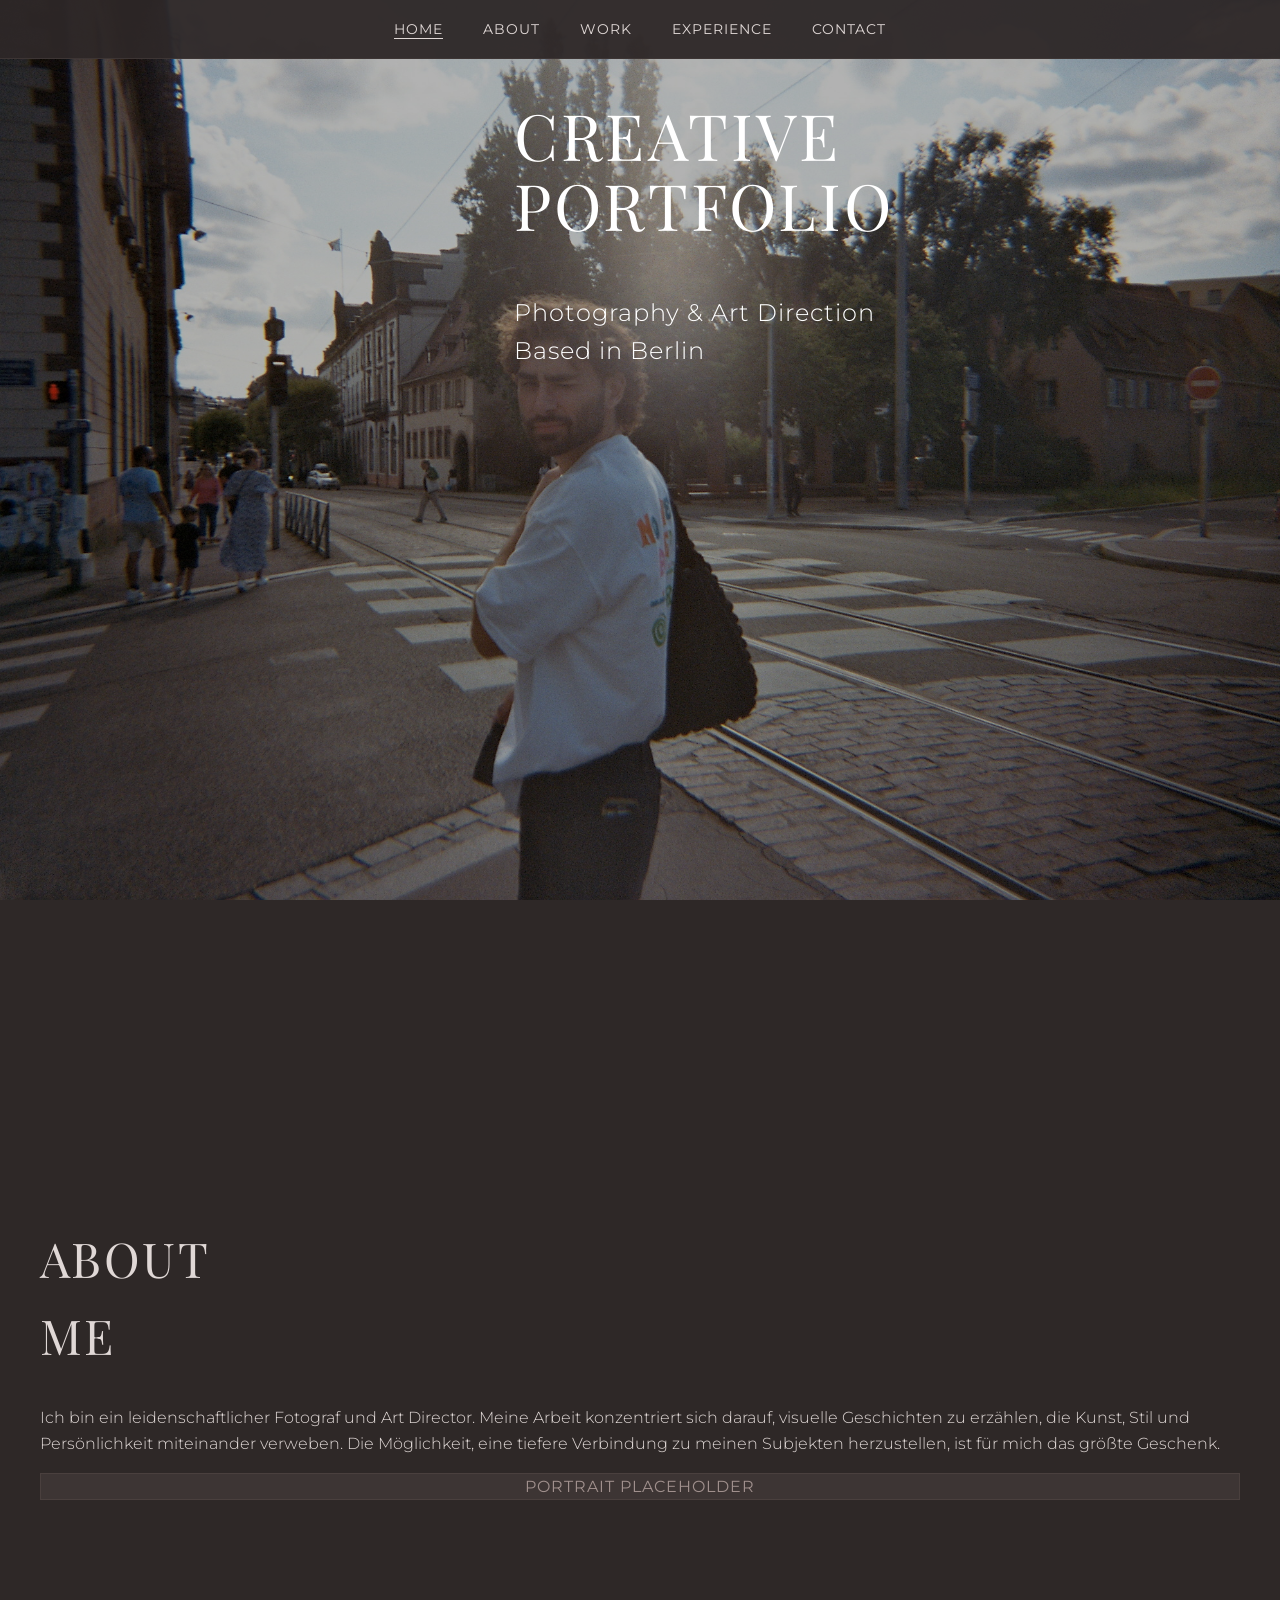
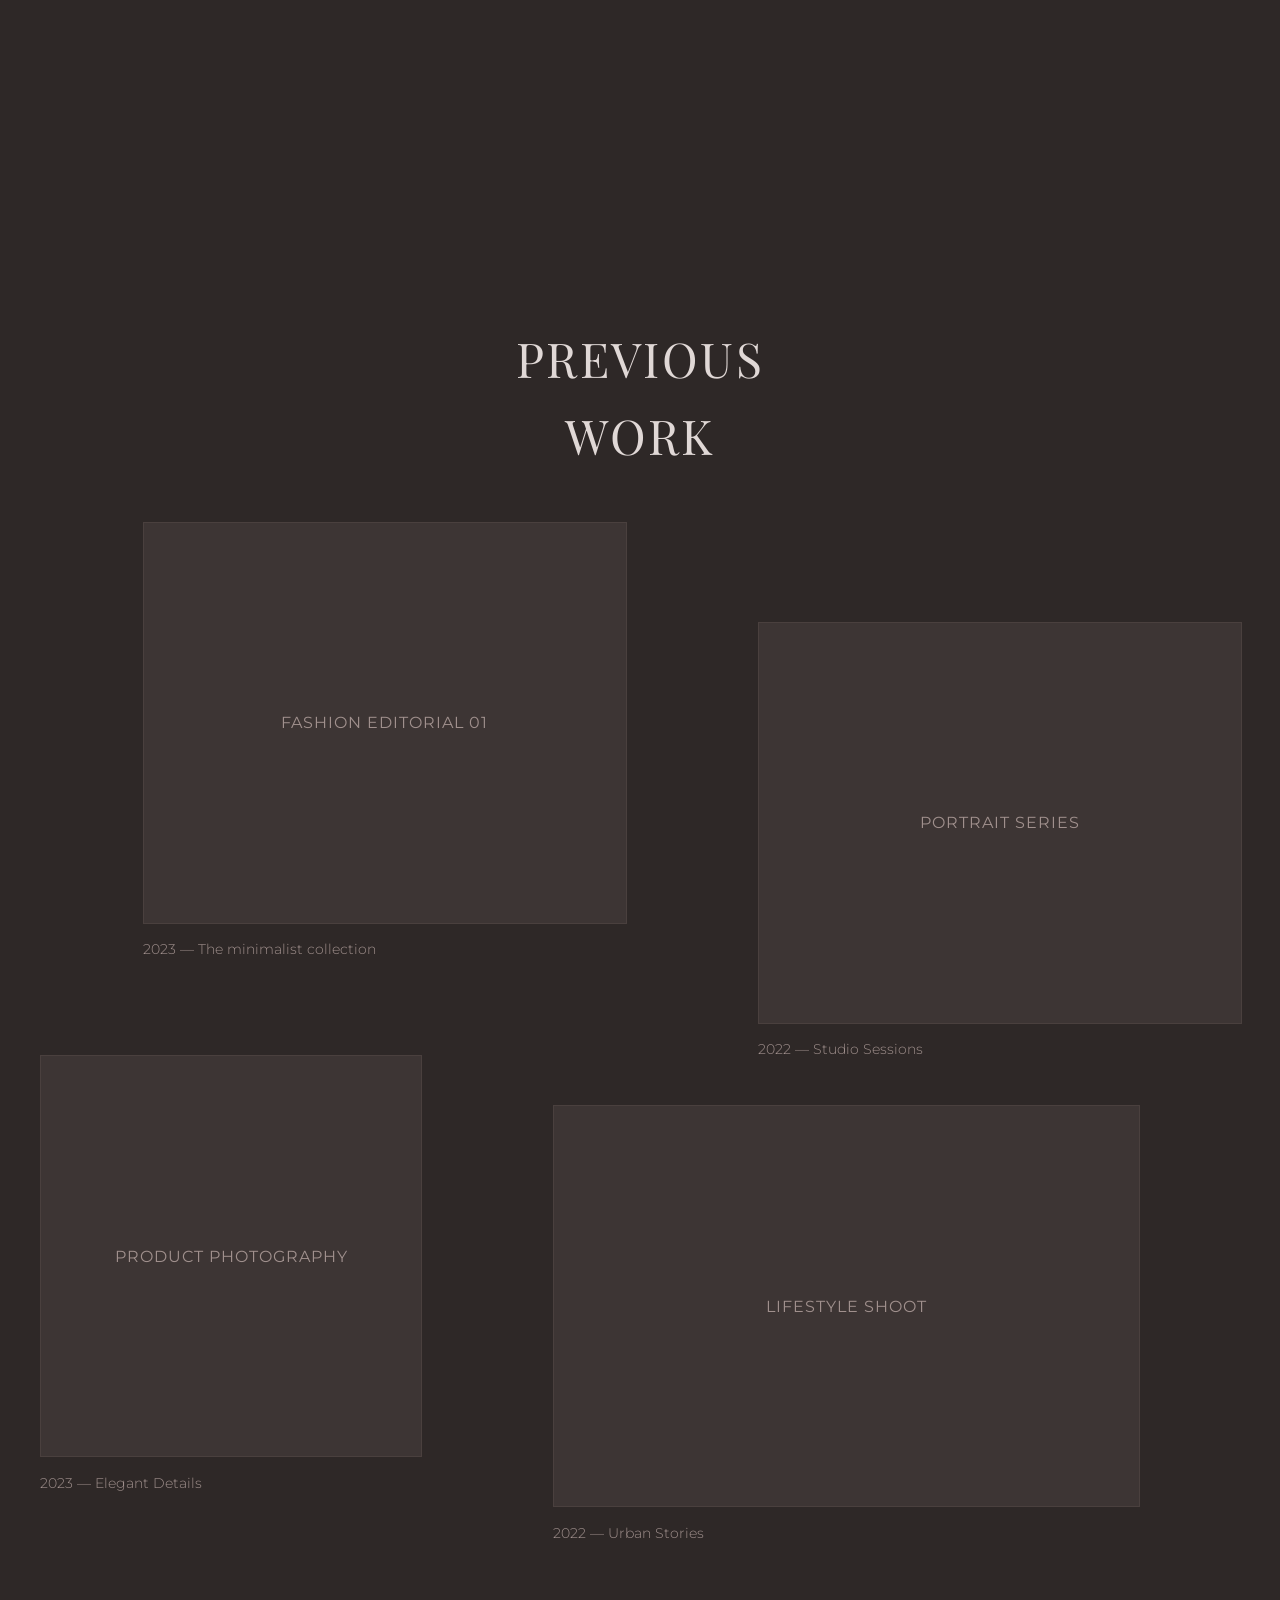
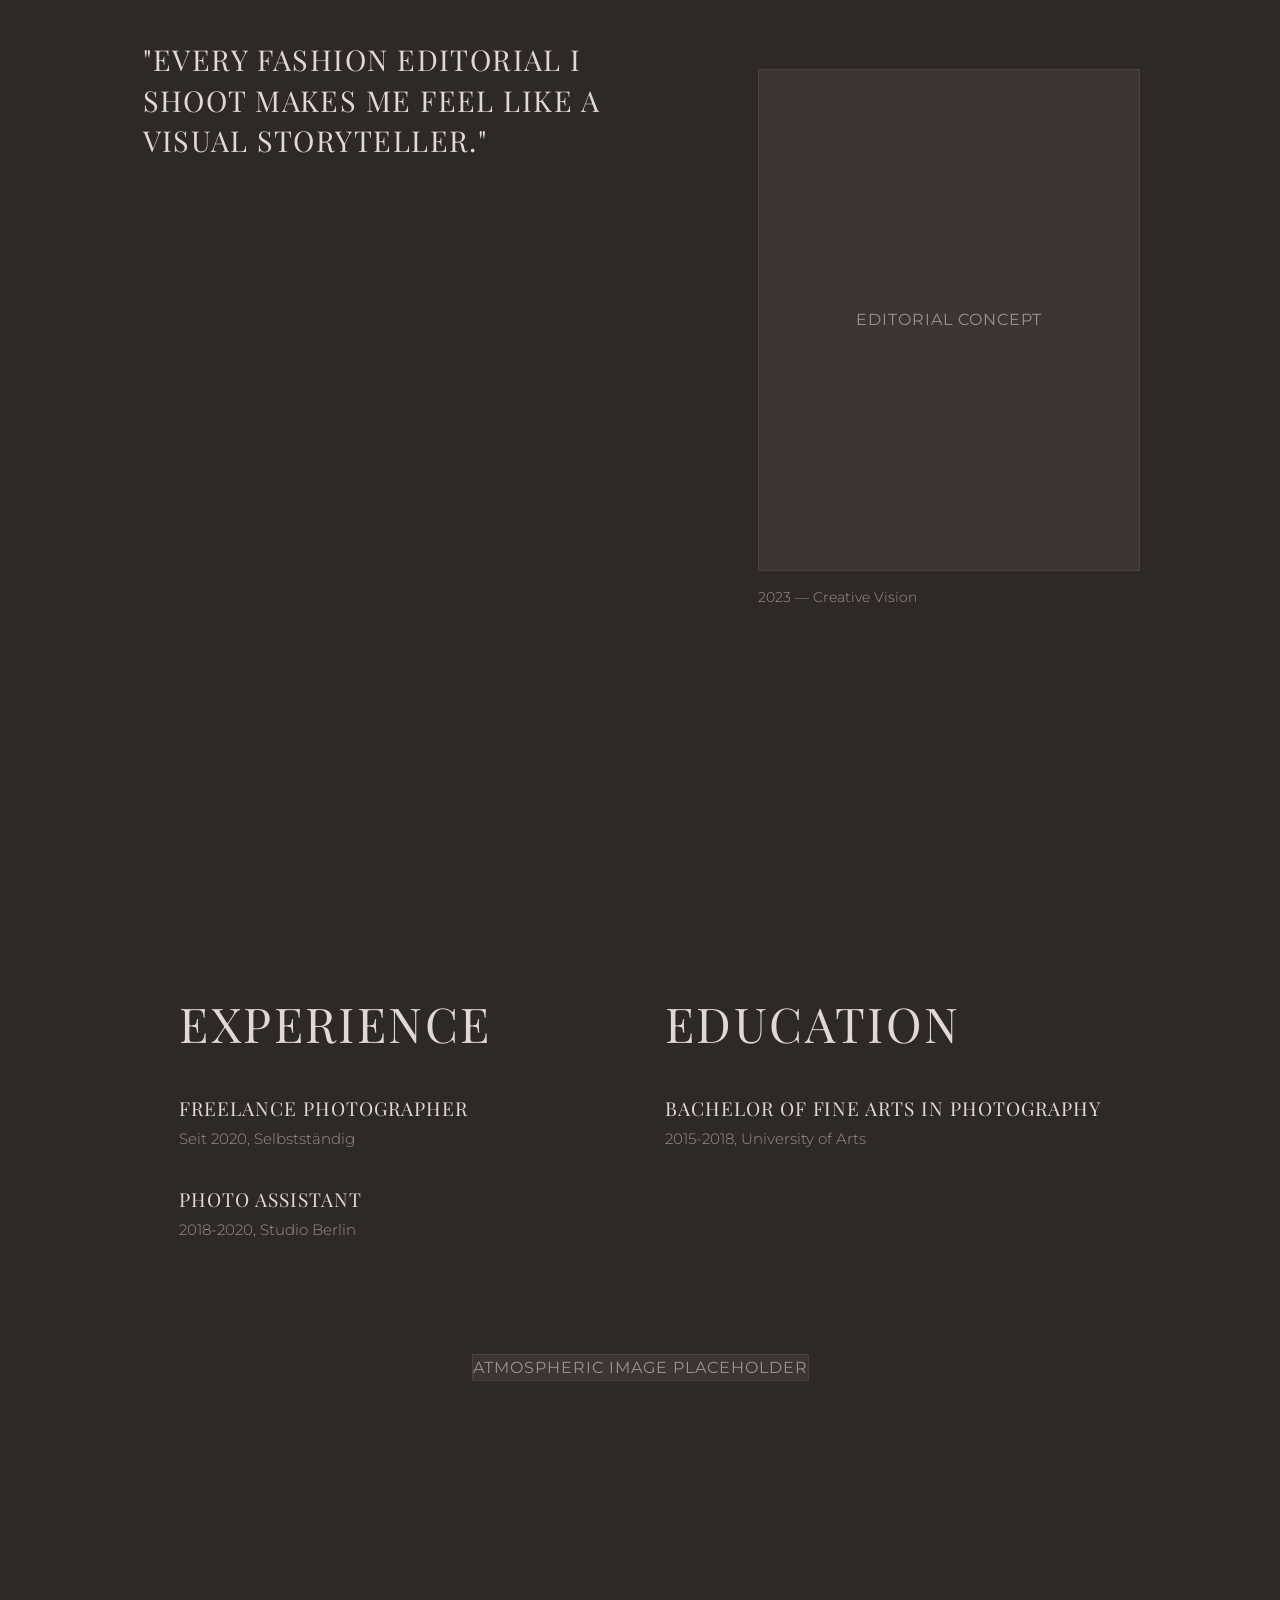
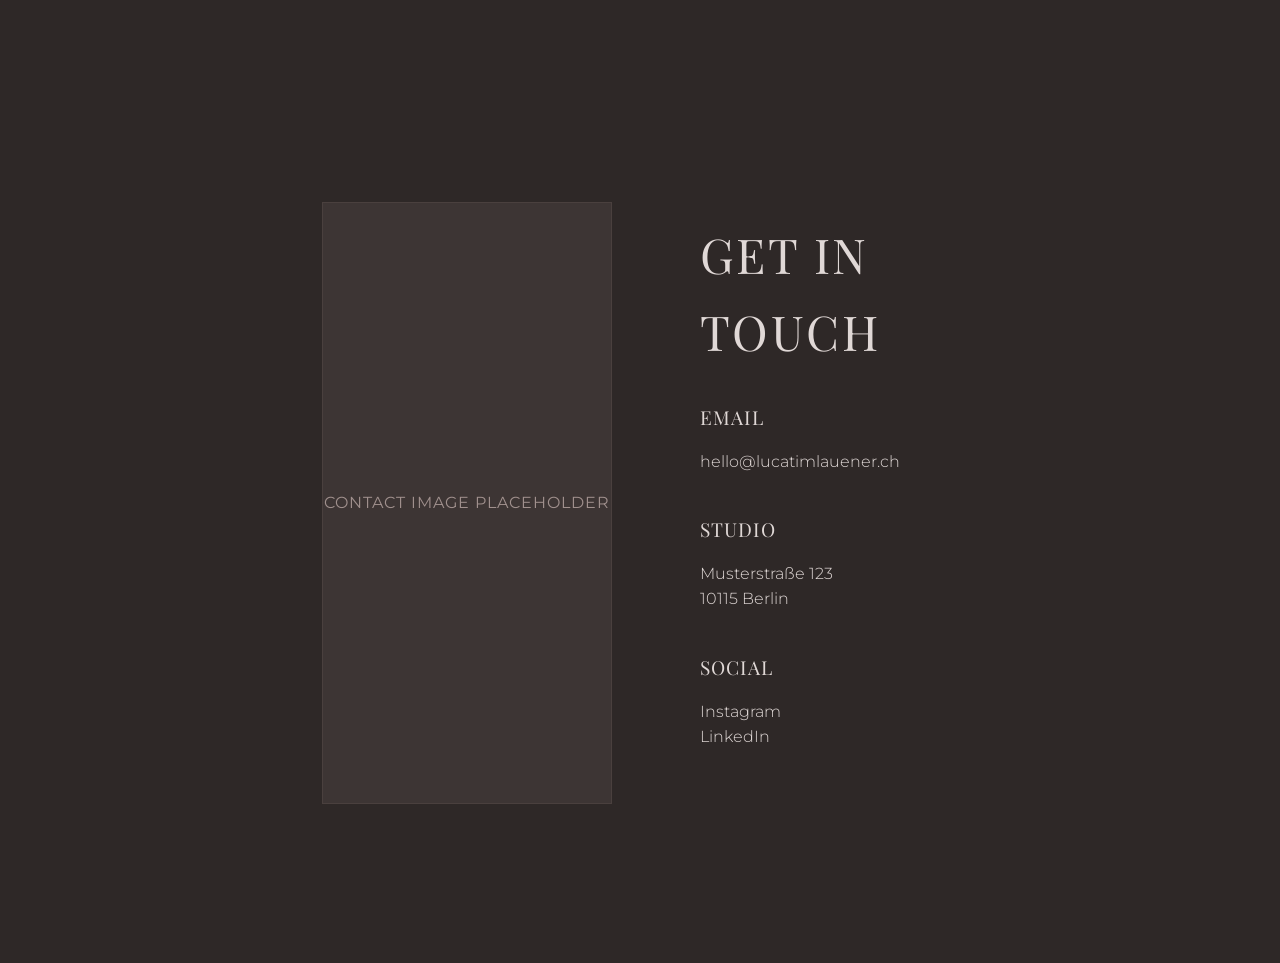
==== index.html @ 01a9ec5f "start start" ====
<!DOCTYPE html>
<html lang="de">
<head>
    <meta charset="UTF-8">
    <meta name="viewport" content="width=device-width, initial-scale=1.0">
    <title>Creative Portfolio</title>
    <link href="https://fonts.googleapis.com/css2?family=Montserrat:wght@300;400&family=Playfair+Display:ital,wght@0,400;0,700;1,400&display=swap" rel="stylesheet">
    <link rel="stylesheet" href="style.css">
</head>
<body>

    <nav id="navbar">
        <ul>
            <li><a href="#home" class="active">Home</a></li>
            <li><a href="#about">About</a></li>
            <li><a href="#work">Work</a></li>
            <li><a href="#experience">Experience</a></li>
            <li><a href="#contact">Contact</a></li>
        </ul>
    </nav>

    <section id="home">
        <div class="overlay"></div> <div class="hero-text">
            <h1 class="title-font">CREATIVE<br>PORTFOLIO</h1>
            <p class="subtitle">Photography & Art Direction<br>Based in Berlin</p>
        </div>
    </section>

    <section id="about">
        <div class="container about-grid">
            <div class="about-text">
                <h2 class="title-font">ABOUT<br>ME</h2>
                <p>Ich bin ein leidenschaftlicher Fotograf und Art Director. Meine Arbeit konzentriert sich darauf, visuelle Geschichten zu erzählen, die Kunst, Stil und Persönlichkeit miteinander verweben. Die Möglichkeit, eine tiefere Verbindung zu meinen Subjekten herzustellen, ist für mich das größte Geschenk.</p>
            </div>
            <div class="about-image placeholder">
                <span>Portrait Placeholder</span>
            </div>
        </div>
    </section>

    <section id="work">
        <div class="container">
            <h2 class="title-font section-title">PREVIOUS<br>WORK</h2>
            <div class="work-grid">
                <div class="work-item item-1">
                    <div class="placeholder work-img"><span>Fashion Editorial 01</span></div>
                    <p class="caption">2023 — The minimalist collection</p>
                </div>
                <div class="work-item item-2">
                    <div class="placeholder work-img"><span>Portrait Series</span></div>
                    <p class="caption">2022 — Studio Sessions</p>
                </div>
                <div class="work-item item-3">
                    <div class="placeholder work-img"><span>Product Photography</span></div>
                    <p class="caption">2023 — Elegant Details</p>
                </div>
                <div class="work-item item-4">
                    <div class="placeholder work-img"><span>Lifestyle Shoot</span></div>
                    <p class="caption">2022 — Urban Stories</p>
                </div>
                 <div class="work-item item-quote">
                    <h3 class="quote title-font">"Every fashion editorial I shoot makes me feel like a visual storyteller."</h3>
                </div>
                 <div class="work-item item-5">
                    <div class="placeholder work-img"><span>Editorial Concept</span></div>
                    <p class="caption">2023 — Creative Vision</p>
                </div>
            </div>
        </div>
    </section>

    <section id="experience">
        <div class="container two-column">
            <div class="exp-col">
                 <h2 class="title-font">EXPERIENCE</h2>
                 <div class="exp-item">
                    <h3>Freelance Photographer</h3>
                    <p>Seit 2020, Selbstständig</p>
                 </div>
                 <div class="exp-item">
                    <h3>Photo Assistant</h3>
                    <p>2018-2020, Studio Berlin</p>
                 </div>
            </div>
            <div class="exp-col">
                <h2 class="title-font">EDUCATION</h2>
                <div class="exp-item">
                    <h3>Bachelor of Fine Arts in Photography</h3>
                    <p>2015-2018, University of Arts</p>
                </div>
            </div>
        </div>
        <div class="container full-width-image">
             <div class="placeholder"><span>Atmospheric Image Placeholder</span></div>
        </div>
    </section>

    <section id="contact">
        <div class="container contact-grid">
            <div class="contact-image placeholder">
                <span>Contact Image Placeholder</span>
            </div>
            <div class="contact-info">
                <h2 class="title-font">GET IN<br>TOUCH</h2>
                <div class="info-item">
                    <h3>Email</h3>
                    <p><a href="mailto:hello@lucatimlauener.ch">hello@lucatimlauener.ch</a></p>
                </div>
                <div class="info-item">
                    <h3>Studio</h3>
                    <p>Musterstraße 123<br>10115 Berlin</p>
                </div>
                 <div class="info-item">
                    <h3>Social</h3>
                    <p><a href="#">Instagram</a><br><a href="#">LinkedIn</a></p>
                </div>
            </div>
        </div>
    </section>

    <script src="script.js"></script>
</body>
</html>
---- style.css ----
/* --- Variablen & Grundeinstellungen --- */
:root {
    --bg-color: #2e2827; 
    --text-color: #e0d8d6; 
    --accent-color: #a0908d; 
    --font-serif: 'Playfair Display', serif;
    --font-sans: 'Montserrat', sans-serif;
}

html {
    scroll-behavior: smooth;
}

body {
    margin: 0;
    background-color: var(--bg-color);
    color: var(--text-color);
    font-family: var(--font-sans);
    line-height: 1.6;
}

/* --- Typografie --- */
h1, h2, h3, .title-font {
    font-family: var(--font-serif);
    font-weight: 400;
    text-transform: uppercase;
    letter-spacing: 0.05em;
    margin-top: 0;
}

h1 { font-size: 4rem; line-height: 1.1; }
h2 { font-size: 3rem; margin-bottom: 2rem; }
h3 { font-size: 1.2rem; margin-bottom: 0.5rem; color: var(--text-color); }
p { font-weight: 300; }
a { color: var(--text-color); text-decoration: none; transition: color 0.3s ease; }
a:hover { color: var(--accent-color); }

/* --- Layout Helfer --- */
.container {
    max-width: 1200px;
    margin: 0 auto;
    padding: 0 20px;
}

section {
    padding: 100px 0;
    min-height: 80vh;
    display: flex;
    flex-direction: column;
    justify-content: center;
}

.placeholder {
    background-color: #3d3534;
    display: flex;
    justify-content: center;
    align-items: center;
    color: var(--accent-color);
    font-family: var(--font-sans);
    text-transform: uppercase;
    letter-spacing: 1px;
    border: 1px solid #4a403e;
}

/* --- Navigation --- */
nav {
    position: fixed;
    top: 0;
    width: 100%;
    background: rgba(46, 40, 39, 0.95);
    padding: 1rem 0;
    z-index: 100;
    border-bottom: 1px solid #3d3534;
}

nav ul {
    display: flex;
    justify-content: center;
    list-style: none;
    margin: 0;
    padding: 0;
}

nav ul li { margin: 0 20px; }
nav ul li a { font-size: 0.9rem; text-transform: uppercase; letter-spacing: 1px; }
nav ul li a.active { border-bottom: 1px solid var(--text-color); }

/* --- Home Sektion (Hero) --- */
#home {
    background-image: url('bilder/header.JPG'); 
    background-size: cover;
    background-position: center;
    background-repeat: no-repeat;
    background-attachment: fixed;
    height: 100vh;
    width: 100%;
    display: flex;
    align-items: center;       
    justify-content: flex-start; /* Erzwingt Ausrichtung nach LINKS */
    padding-left: 10%;         
    box-sizing: border-box;    
    position: relative;
}

.overlay {
    position: absolute;
    top: 0;
    left: 0;
    width: 100%;
    height: 100%;
    background: rgba(0, 0, 0, 0.3); 
    z-index: 1;
}

.hero-text {
    position: relative;
    z-index: 2;
    color: #ffffff;
    text-align: left; /* Text immer Linksbündig */
    max-width: 800px;
}

.hero-text .subtitle {
    font-size: 1.5rem;
    font-weight: 300;
    letter-spacing: 1px;
}

/* --- Work Sektion --- */
.section-title { text-align: center; margin-bottom: 3rem; }
.work-grid {
    display: grid;
    grid-template-columns: repeat(12, 1fr);
    gap: 30px;
    align-items: start;
}
.work-item { grid-column: span 6; }
.work-img { height: 400px; margin-bottom: 10px; width: 100%; object-fit: cover;}
.caption { font-size: 0.9rem; color: var(--accent-color); }

.item-1 { grid-column: 2 / span 5; }
.item-2 { grid-column: 8 / span 5; margin-top: 100px; }
.item-3 { grid-column: 1 / span 4; margin-top: -50px; }
.item-4 { grid-column: 6 / span 6; }
.item-quote { grid-column: 2 / span 5; margin-top: 50px; }
.item-quote .quote { font-size: 1.8rem; line-height: 1.4; }
.item-5 { grid-column: 8 / span 4; margin-top: 80px; }
.item-5 .work-img { height: 500px; }

/* --- Experience & Education --- */
.two-column {
    display: grid;
    grid-template-columns: 1fr 1fr;
    gap: 50px;
    margin-bottom: 80px;
}
.exp-item { margin-bottom: 2rem; }
.exp-item h3 { margin-bottom: 0.2rem; }
.exp-item p { margin: 0; font-size: 0.95rem; color: var(--accent-color); }

/* --- Contact --- */
.contact-grid {
    display: grid;
    grid-template-columns: 1fr 1fr;
    gap: 60px;
    align-items: center;
}
.contact-image { height: 600px; width: 100%; object-fit: cover;}
.contact-info { padding-left: 30px; }
.info-item { margin-bottom: 2.5rem; }

/* --- Mobile Anpassungen (Bereinigt) --- */
@media (max-width: 768px) {
    h1 { font-size: 2.5rem; }
    h2 { font-size: 2rem; }
    
    #home {
        padding-left: 5%; /* Weniger Abstand am Handy, aber bleibt LINKS */
    }

    .hero-text {
        text-align: left; /* Bleibt auch am Handy linksbündig */
    }

    .about-grid, .two-column, .contact-grid { 
        grid-template-columns: 1fr; 
        text-align: center; 
    }
    
    .contact-info { padding-left: 0; }
    
    .work-grid { display: flex; flex-direction: column; }
    .work-item, .item-1, .item-2, .item-3, .item-4, .item-quote, .item-5 { 
        grid-column: auto; 
        margin: 0 0 40px 0; 
        width: 100%; 
    }
}
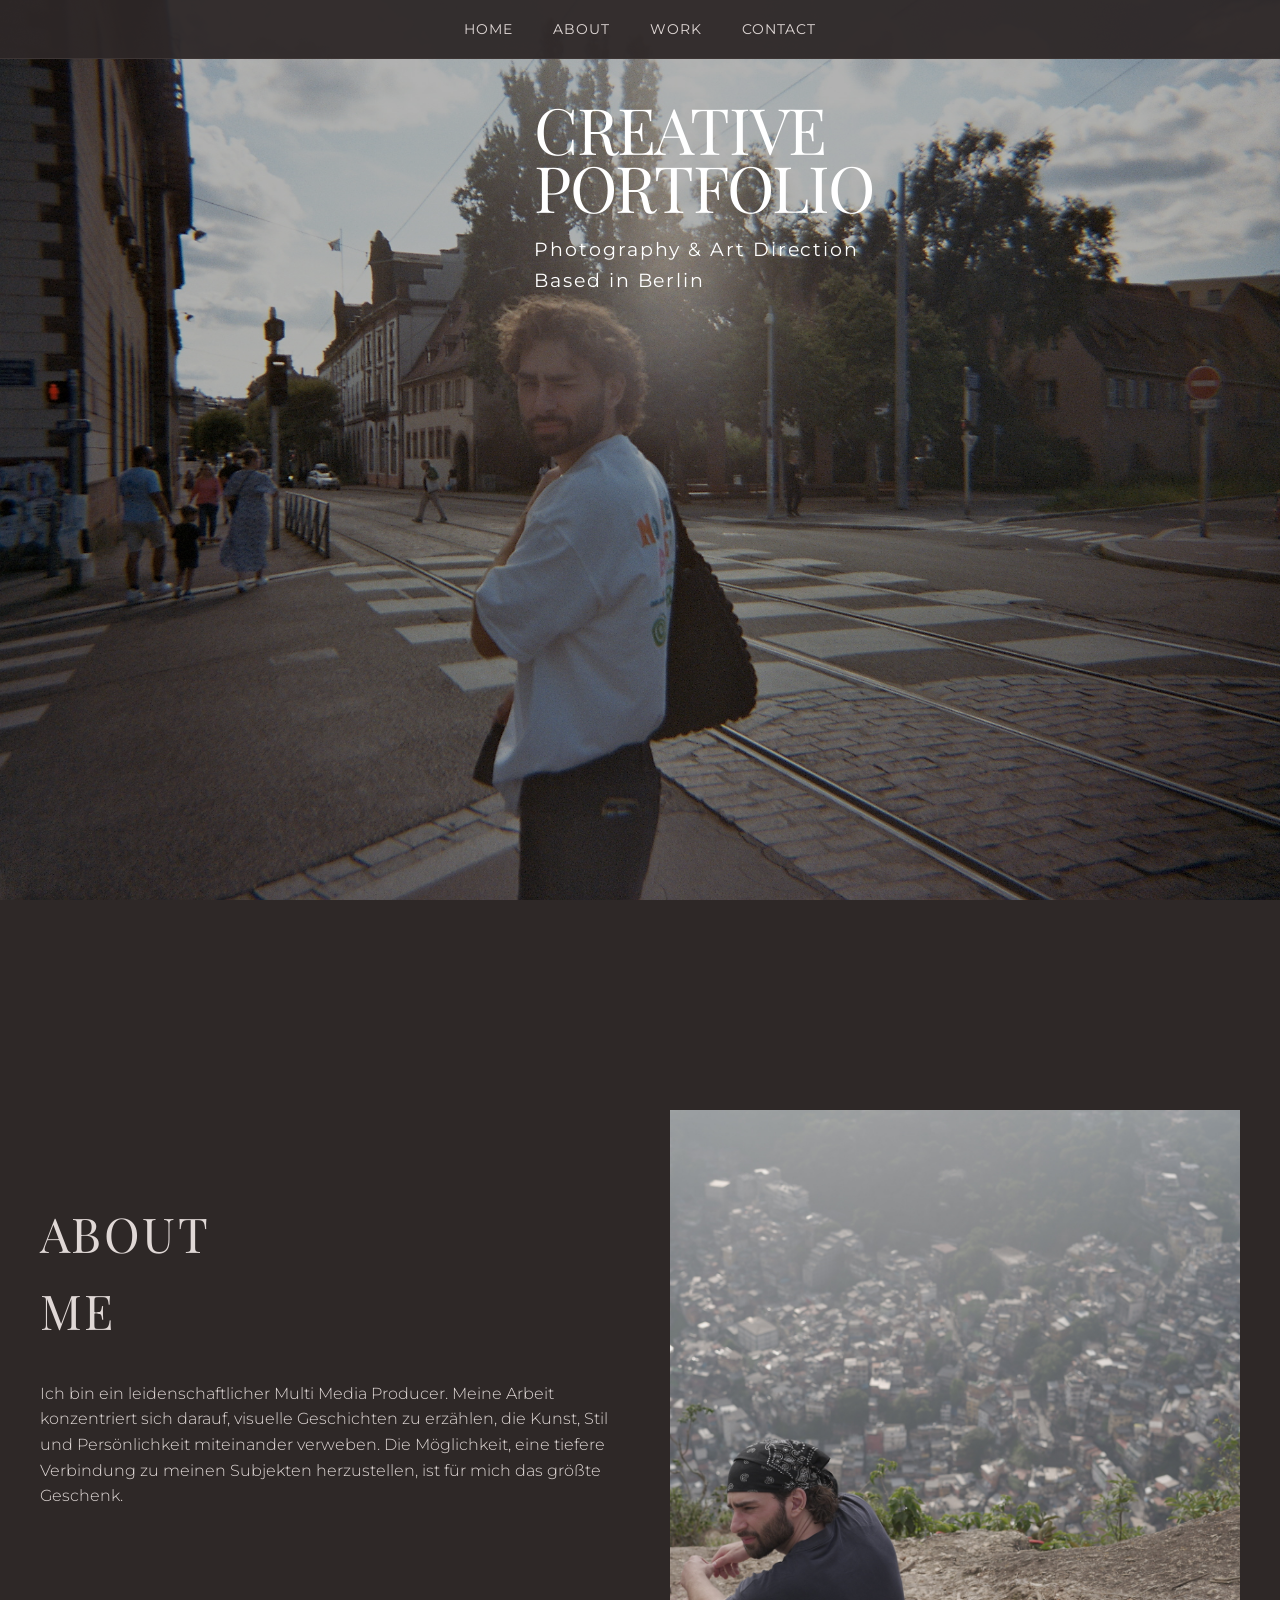
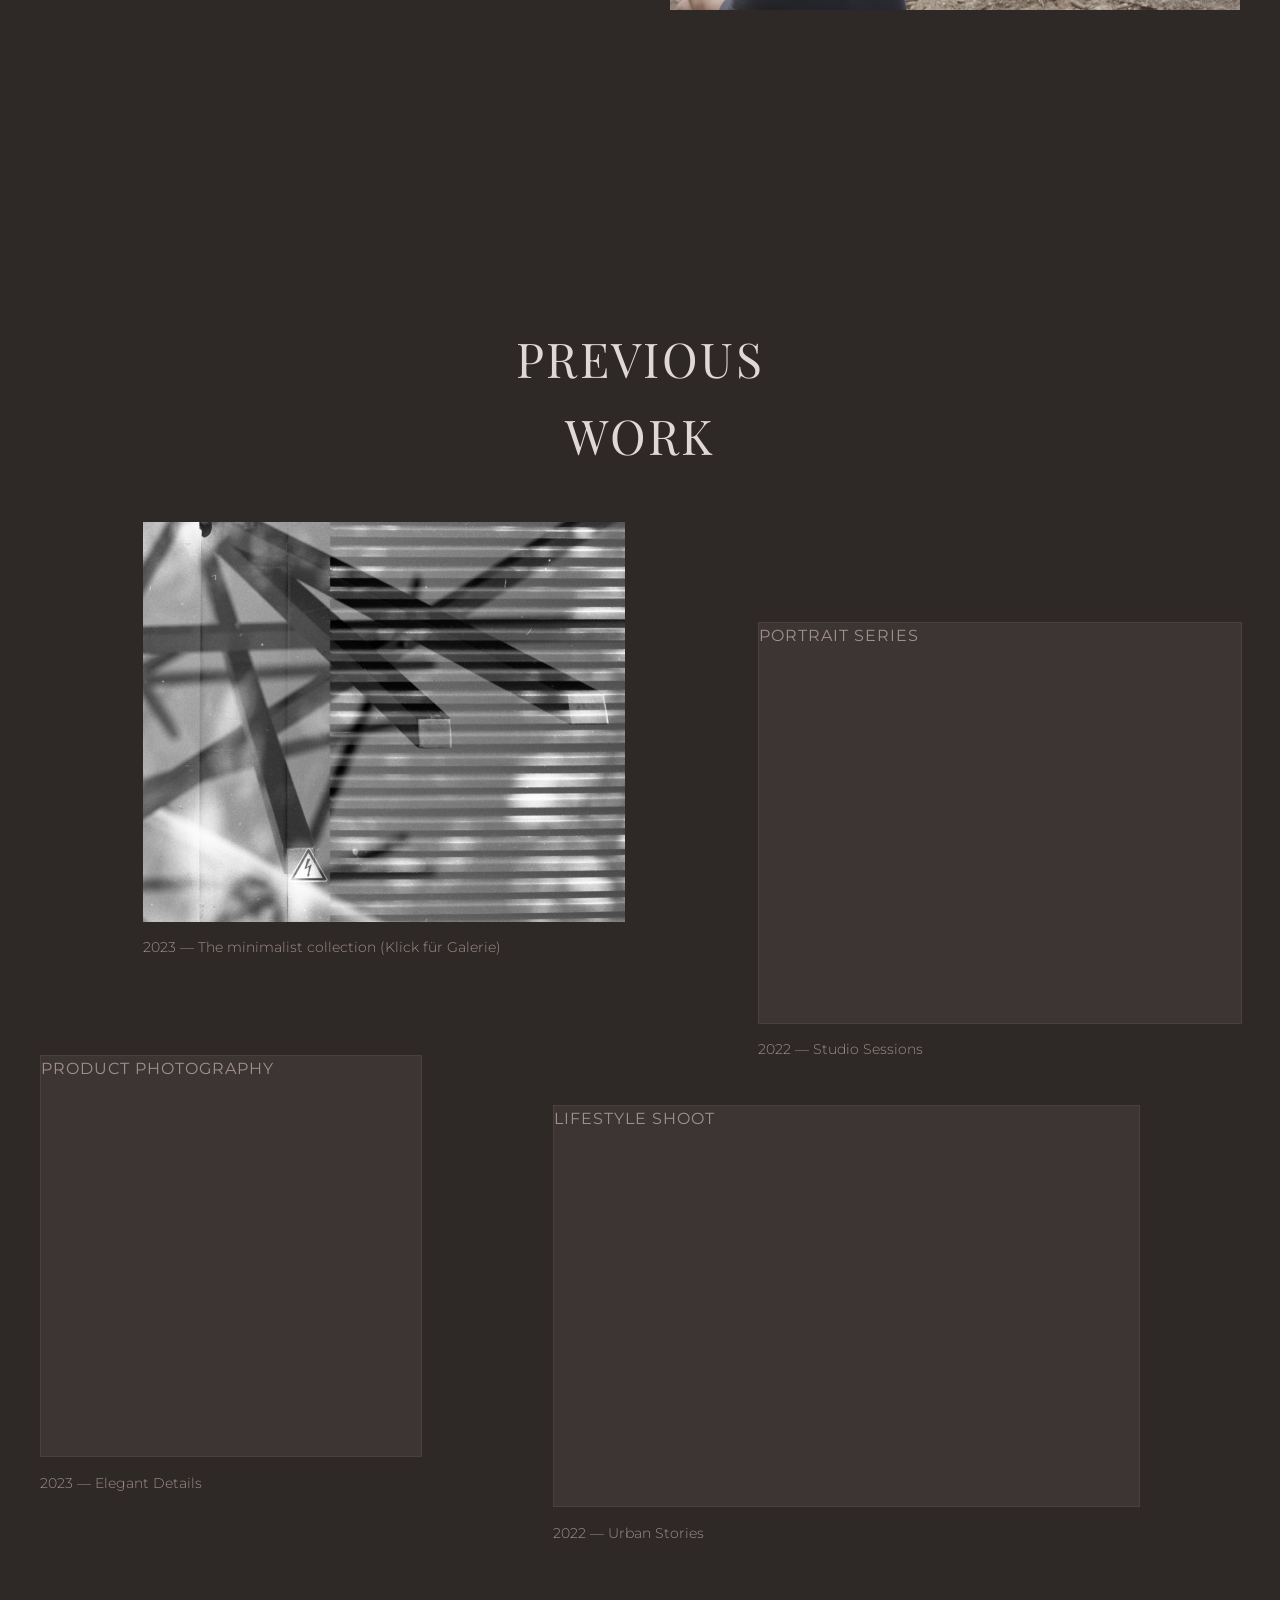
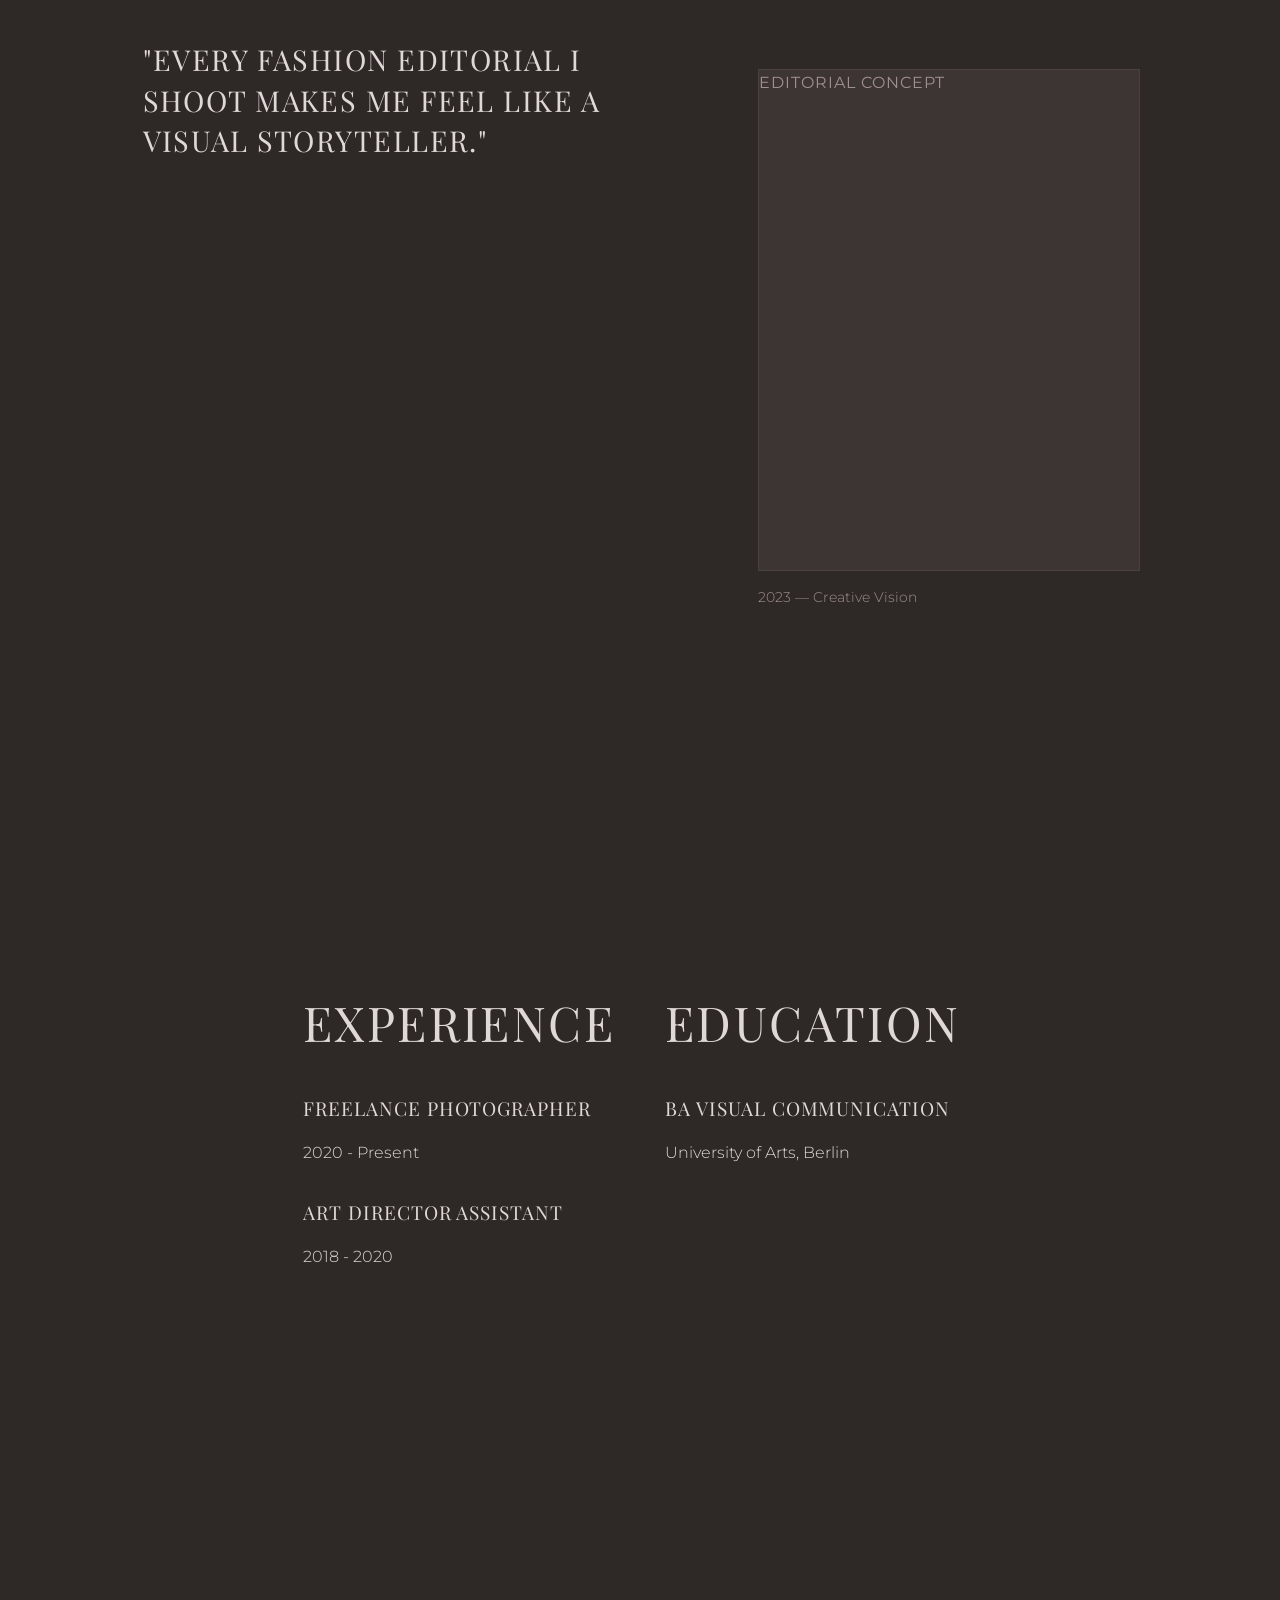
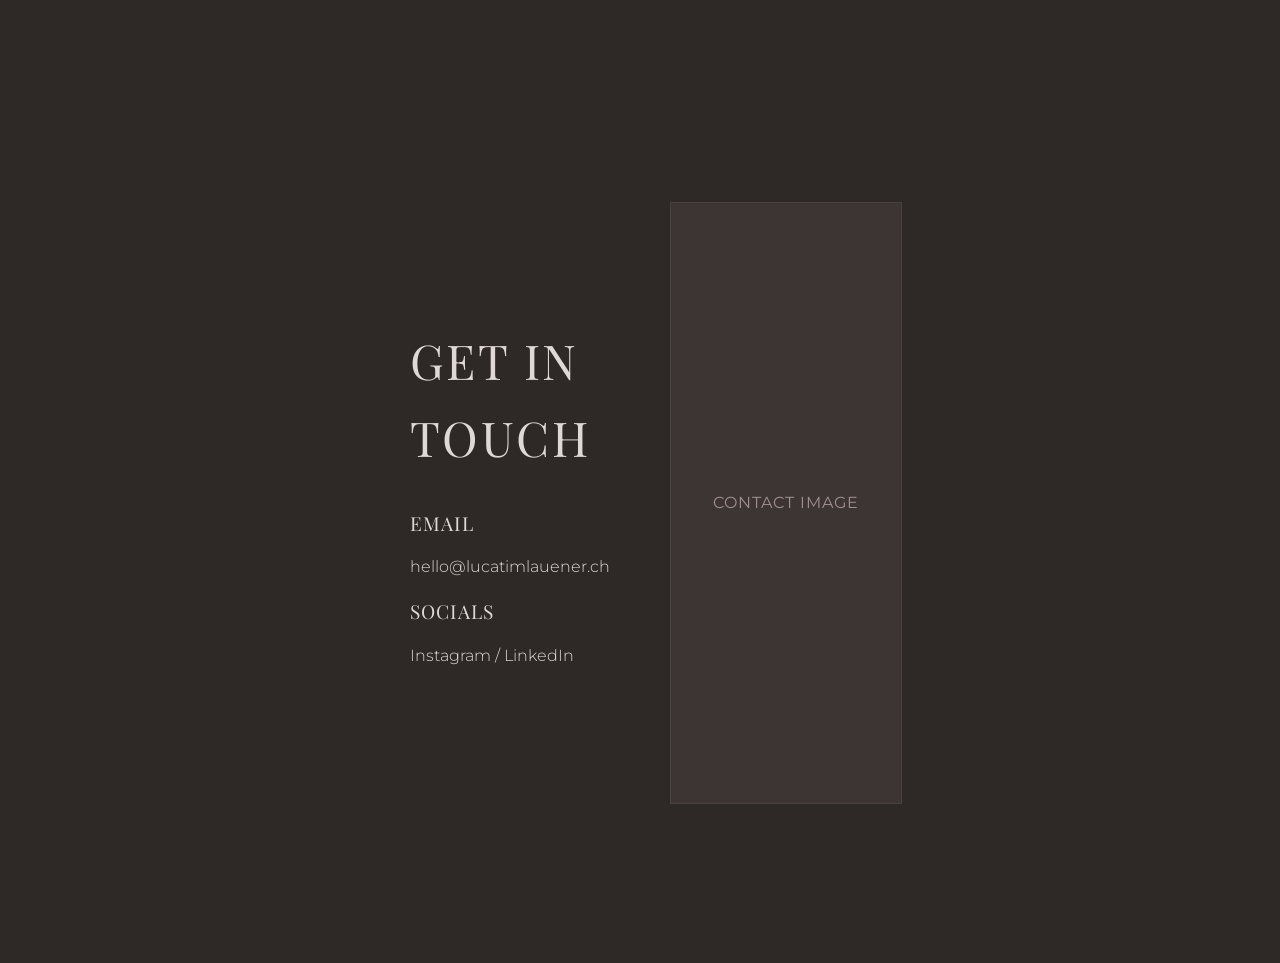
==== commit 594aef2e: "teil 2" ====
--- a/index.html
+++ b/index.html
@@ -3,24 +3,26 @@
 <head>
     <meta charset="UTF-8">
     <meta name="viewport" content="width=device-width, initial-scale=1.0">
-    <title>Creative Portfolio</title>
+    <title>Luca Tim Lauener - Creative Portfolio</title>
+    
     <link href="https://fonts.googleapis.com/css2?family=Montserrat:wght@300;400&family=Playfair+Display:ital,wght@0,400;0,700;1,400&display=swap" rel="stylesheet">
+    
     <link rel="stylesheet" href="style.css">
 </head>
 <body>
 
-    <nav id="navbar">
+    <nav>
         <ul>
             <li><a href="#home" class="active">Home</a></li>
             <li><a href="#about">About</a></li>
             <li><a href="#work">Work</a></li>
-            <li><a href="#experience">Experience</a></li>
             <li><a href="#contact">Contact</a></li>
         </ul>
     </nav>
 
     <section id="home">
-        <div class="overlay"></div> <div class="hero-text">
+        <div class="overlay"></div> 
+        <div class="hero-text">
             <h1 class="title-font">CREATIVE<br>PORTFOLIO</h1>
             <p class="subtitle">Photography & Art Direction<br>Based in Berlin</p>
         </div>
@@ -30,10 +32,10 @@
         <div class="container about-grid">
             <div class="about-text">
                 <h2 class="title-font">ABOUT<br>ME</h2>
-                <p>Ich bin ein leidenschaftlicher Fotograf und Art Director. Meine Arbeit konzentriert sich darauf, visuelle Geschichten zu erzählen, die Kunst, Stil und Persönlichkeit miteinander verweben. Die Möglichkeit, eine tiefere Verbindung zu meinen Subjekten herzustellen, ist für mich das größte Geschenk.</p>
+                <p>Ich bin ein leidenschaftlicher Multi Media Producer. Meine Arbeit konzentriert sich darauf, visuelle Geschichten zu erzählen, die Kunst, Stil und Persönlichkeit miteinander verweben. Die Möglichkeit, eine tiefere Verbindung zu meinen Subjekten herzustellen, ist für mich das größte Geschenk.</p>
             </div>
-            <div class="about-image placeholder">
-                <span>Portrait Placeholder</span>
+            <div class="about-image">
+                <img src="bilder/breit.JPG" alt="Portrait Luca">
             </div>
         </div>
     </section>
@@ -42,64 +44,67 @@
         <div class="container">
             <h2 class="title-font section-title">PREVIOUS<br>WORK</h2>
             <div class="work-grid">
+                
                 <div class="work-item item-1">
-                    <div class="placeholder work-img"><span>Fashion Editorial 01</span></div>
-                    <p class="caption">2023 — The minimalist collection</p>
+                    <a href="gallery.html" class="work-link">
+                        <img src="footage/bild2.jpeg" alt="Fashion Editorial Cover" class="work-img">
+                    </a>
+                    <p class="caption">2023 — The minimalist collection (Klick für Galerie)</p>
                 </div>
+
                 <div class="work-item item-2">
                     <div class="placeholder work-img"><span>Portrait Series</span></div>
                     <p class="caption">2022 — Studio Sessions</p>
                 </div>
+                
                 <div class="work-item item-3">
                     <div class="placeholder work-img"><span>Product Photography</span></div>
                     <p class="caption">2023 — Elegant Details</p>
                 </div>
+                
                 <div class="work-item item-4">
                     <div class="placeholder work-img"><span>Lifestyle Shoot</span></div>
                     <p class="caption">2022 — Urban Stories</p>
                 </div>
+                
                  <div class="work-item item-quote">
                     <h3 class="quote title-font">"Every fashion editorial I shoot makes me feel like a visual storyteller."</h3>
                 </div>
+                
                  <div class="work-item item-5">
                     <div class="placeholder work-img"><span>Editorial Concept</span></div>
                     <p class="caption">2023 — Creative Vision</p>
                 </div>
+
             </div>
         </div>
     </section>
 
     <section id="experience">
         <div class="container two-column">
-            <div class="exp-col">
-                 <h2 class="title-font">EXPERIENCE</h2>
-                 <div class="exp-item">
+            <div>
+                <h2 class="title-font">EXPERIENCE</h2>
+                <div class="exp-item">
                     <h3>Freelance Photographer</h3>
-                    <p>Seit 2020, Selbstständig</p>
-                 </div>
-                 <div class="exp-item">
-                    <h3>Photo Assistant</h3>
-                    <p>2018-2020, Studio Berlin</p>
-                 </div>
+                    <p>2020 - Present</p>
+                </div>
+                <div class="exp-item">
+                    <h3>Art Director Assistant</h3>
+                    <p>2018 - 2020</p>
+                </div>
             </div>
-            <div class="exp-col">
+            <div>
                 <h2 class="title-font">EDUCATION</h2>
                 <div class="exp-item">
-                    <h3>Bachelor of Fine Arts in Photography</h3>
-                    <p>2015-2018, University of Arts</p>
+                    <h3>BA Visual Communication</h3>
+                    <p>University of Arts, Berlin</p>
                 </div>
             </div>
-        </div>
-        <div class="container full-width-image">
-             <div class="placeholder"><span>Atmospheric Image Placeholder</span></div>
         </div>
     </section>
 
     <section id="contact">
         <div class="container contact-grid">
-            <div class="contact-image placeholder">
-                <span>Contact Image Placeholder</span>
-            </div>
             <div class="contact-info">
                 <h2 class="title-font">GET IN<br>TOUCH</h2>
                 <div class="info-item">
@@ -107,13 +112,12 @@
                     <p><a href="mailto:hello@lucatimlauener.ch">hello@lucatimlauener.ch</a></p>
                 </div>
                 <div class="info-item">
-                    <h3>Studio</h3>
-                    <p>Musterstraße 123<br>10115 Berlin</p>
+                    <h3>Socials</h3>
+                    <p><a href="#">Instagram</a> / <a href="#">LinkedIn</a></p>
                 </div>
-                 <div class="info-item">
-                    <h3>Social</h3>
-                    <p><a href="#">Instagram</a><br><a href="#">LinkedIn</a></p>
-                </div>
+            </div>
+            <div class="contact-image placeholder">
+                <span>Contact Image</span>
             </div>
         </div>
     </section>
--- a/style.css
+++ b/style.css
@@ -17,6 +17,7 @@
     color: var(--text-color);
     font-family: var(--font-sans);
     line-height: 1.6;
+    overflow-x: hidden;
 }
 
 /* --- Typografie --- */
@@ -28,7 +29,7 @@
     margin-top: 0;
 }
 
-h1 { font-size: 4rem; line-height: 1.1; }
+h1 { font-size: 4rem; line-height: 0.9; }
 h2 { font-size: 3rem; margin-bottom: 2rem; }
 h3 { font-size: 1.2rem; margin-bottom: 0.5rem; color: var(--text-color); }
 p { font-weight: 300; }
@@ -50,6 +51,7 @@
     justify-content: center;
 }
 
+/* Platzhalter-Style */
 .placeholder {
     background-color: #3d3534;
     display: flex;
@@ -60,6 +62,7 @@
     text-transform: uppercase;
     letter-spacing: 1px;
     border: 1px solid #4a403e;
+    width: 100%; 
 }
 
 /* --- Navigation --- */
@@ -83,7 +86,6 @@
 
 nav ul li { margin: 0 20px; }
 nav ul li a { font-size: 0.9rem; text-transform: uppercase; letter-spacing: 1px; }
-nav ul li a.active { border-bottom: 1px solid var(--text-color); }
 
 /* --- Home Sektion (Hero) --- */
 #home {
@@ -96,7 +98,7 @@
     width: 100%;
     display: flex;
     align-items: center;       
-    justify-content: flex-start; /* Erzwingt Ausrichtung nach LINKS */
+    justify-content: flex-start; 
     padding-left: 10%;         
     box-sizing: border-box;    
     position: relative;
@@ -104,10 +106,7 @@
 
 .overlay {
     position: absolute;
-    top: 0;
-    left: 0;
-    width: 100%;
-    height: 100%;
+    top: 0; left: 0; width: 100%; height: 100%;
     background: rgba(0, 0, 0, 0.3); 
     z-index: 1;
 }
@@ -116,28 +115,80 @@
     position: relative;
     z-index: 2;
     color: #ffffff;
-    text-align: left; /* Text immer Linksbündig */
+    text-align: left; 
     max-width: 800px;
 }
 
+.hero-text h1 {
+    text-align: left;
+    letter-spacing: -0.02em;
+    margin-bottom: 15px;
+}
+
 .hero-text .subtitle {
-    font-size: 1.5rem;
-    font-weight: 300;
-    letter-spacing: 1px;
-}
-
-/* --- Work Sektion --- */
+    font-size: 1.2rem;
+    font-weight: 400;
+    letter-spacing: 0.1em;
+}
+
+/* --- About Sektion --- */
+.about-grid {
+    display: grid;
+    grid-template-columns: 1fr 1fr;
+    gap: 60px;
+    align-items: center;
+}
+
+.about-image {
+    width: 100%;
+    max-height: 500px; 
+    overflow: hidden;
+    display: flex;
+    justify-content: center;
+}
+
+.about-image img {
+    width: 100%;
+    height: 500px; 
+    object-fit: cover; 
+    object-position: center;
+}
+
+/* --- Work Sektion (Grid) --- */
 .section-title { text-align: center; margin-bottom: 3rem; }
+
 .work-grid {
     display: grid;
     grid-template-columns: repeat(12, 1fr);
     gap: 30px;
-    align-items: start;
-}
+}
+
 .work-item { grid-column: span 6; }
-.work-img { height: 400px; margin-bottom: 10px; width: 100%; object-fit: cover;}
+
+/* Link um das Bild */
+.work-link {
+    display: block;
+    transition: transform 0.3s ease;
+    cursor: pointer;
+}
+.work-link:hover {
+    transform: scale(1.02);
+    opacity: 0.95;
+}
+
+/* Das Bild im Grid (Perfekter Zuschnitt) */
+.work-img { 
+    height: 400px; 
+    margin-bottom: 10px; 
+    width: 100%; 
+    object-fit: cover;
+    object-position: center;
+    display: block;
+}
+
 .caption { font-size: 0.9rem; color: var(--accent-color); }
 
+/* Grid Layout */
 .item-1 { grid-column: 2 / span 5; }
 .item-2 { grid-column: 8 / span 5; margin-top: 100px; }
 .item-3 { grid-column: 1 / span 4; margin-top: -50px; }
@@ -147,7 +198,7 @@
 .item-5 { grid-column: 8 / span 4; margin-top: 80px; }
 .item-5 .work-img { height: 500px; }
 
-/* --- Experience & Education --- */
+/* --- Experience --- */
 .two-column {
     display: grid;
     grid-template-columns: 1fr 1fr;
@@ -155,8 +206,6 @@
     margin-bottom: 80px;
 }
 .exp-item { margin-bottom: 2rem; }
-.exp-item h3 { margin-bottom: 0.2rem; }
-.exp-item p { margin: 0; font-size: 0.95rem; color: var(--accent-color); }
 
 /* --- Contact --- */
 .contact-grid {
@@ -165,34 +214,63 @@
     gap: 60px;
     align-items: center;
 }
-.contact-image { height: 600px; width: 100%; object-fit: cover;}
+.contact-image { height: 600px; width: 100%; object-fit: cover; }
 .contact-info { padding-left: 30px; }
-.info-item { margin-bottom: 2.5rem; }
-
-/* --- Mobile Anpassungen (Bereinigt) --- */
-@media (max-width: 768px) {
+
+/* --- GALLERY SEITE Styles --- */
+.gallery-header {
+    min-height: 40vh; 
+    padding-top: 150px;
+    text-align: center;
+}
+
+.back-link {
+    display: inline-block;
+    margin-top: 20px;
+    font-size: 0.9rem;
+    border: 1px solid var(--accent-color);
+    padding: 10px 20px;
+    border-radius: 50px;
+}
+
+.gallery-grid {
+    display: grid;
+    grid-template-columns: 1fr; 
+    gap: 80px;
+    padding-bottom: 100px;
+}
+
+.gallery-item img {
+    width: 100%;
+    height: auto;
+    display: block;
+    max-height: 85vh; 
+    object-fit: contain;
+    margin: 0 auto;
+}
+
+/* --- Mobile Anpassungen --- */
+@media (max-width: 900px) {
     h1 { font-size: 2.5rem; }
-    h2 { font-size: 2rem; }
-    
-    #home {
-        padding-left: 5%; /* Weniger Abstand am Handy, aber bleibt LINKS */
-    }
-
-    .hero-text {
-        text-align: left; /* Bleibt auch am Handy linksbündig */
-    }
-
+    h2 { font-size: 2.2rem; }
+    
+    #home { padding-left: 5%; }
+    
     .about-grid, .two-column, .contact-grid { 
         grid-template-columns: 1fr; 
         text-align: center; 
     }
     
+    .about-image { max-height: 350px; }
+    .about-image img { height: 350px; }
+    
     .contact-info { padding-left: 0; }
     
     .work-grid { display: flex; flex-direction: column; }
+    
     .work-item, .item-1, .item-2, .item-3, .item-4, .item-quote, .item-5 { 
-        grid-column: auto; 
         margin: 0 0 40px 0; 
         width: 100%; 
     }
+    .item-3 { margin-top: 0; }
 }
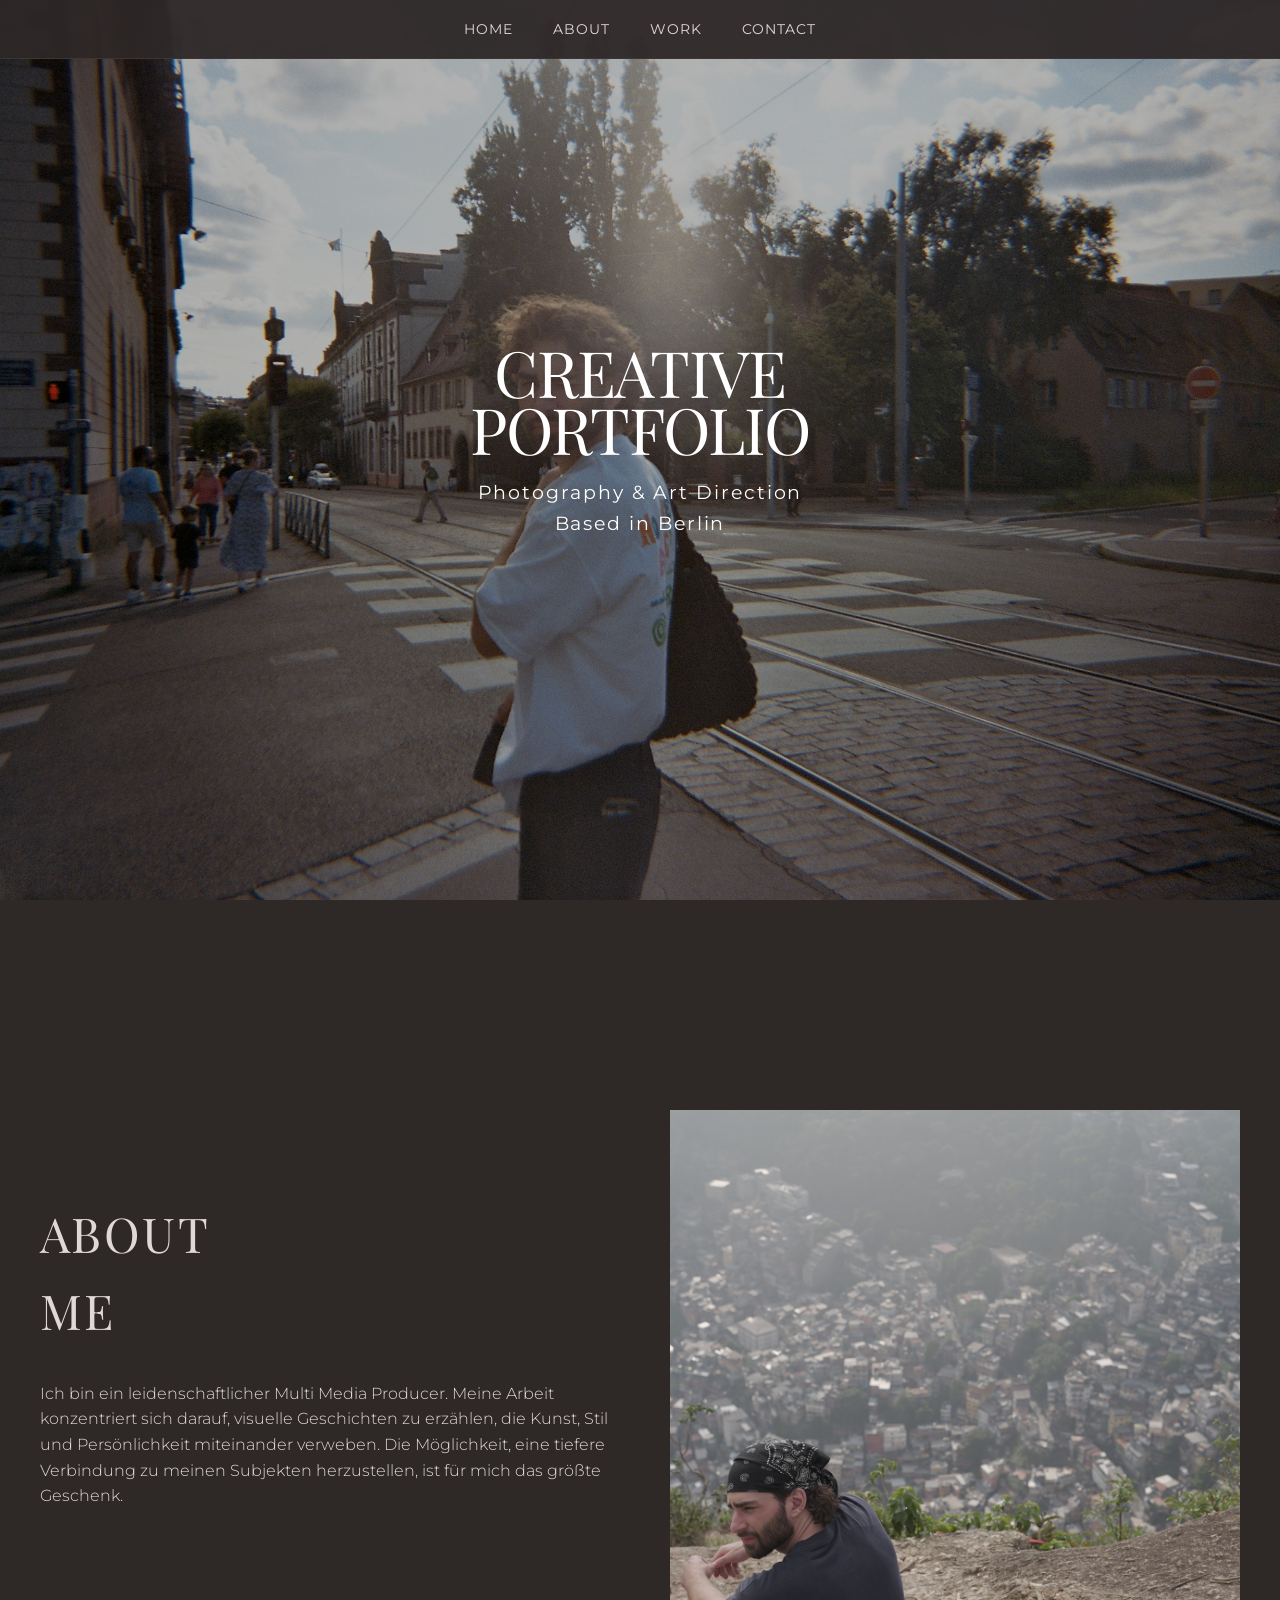
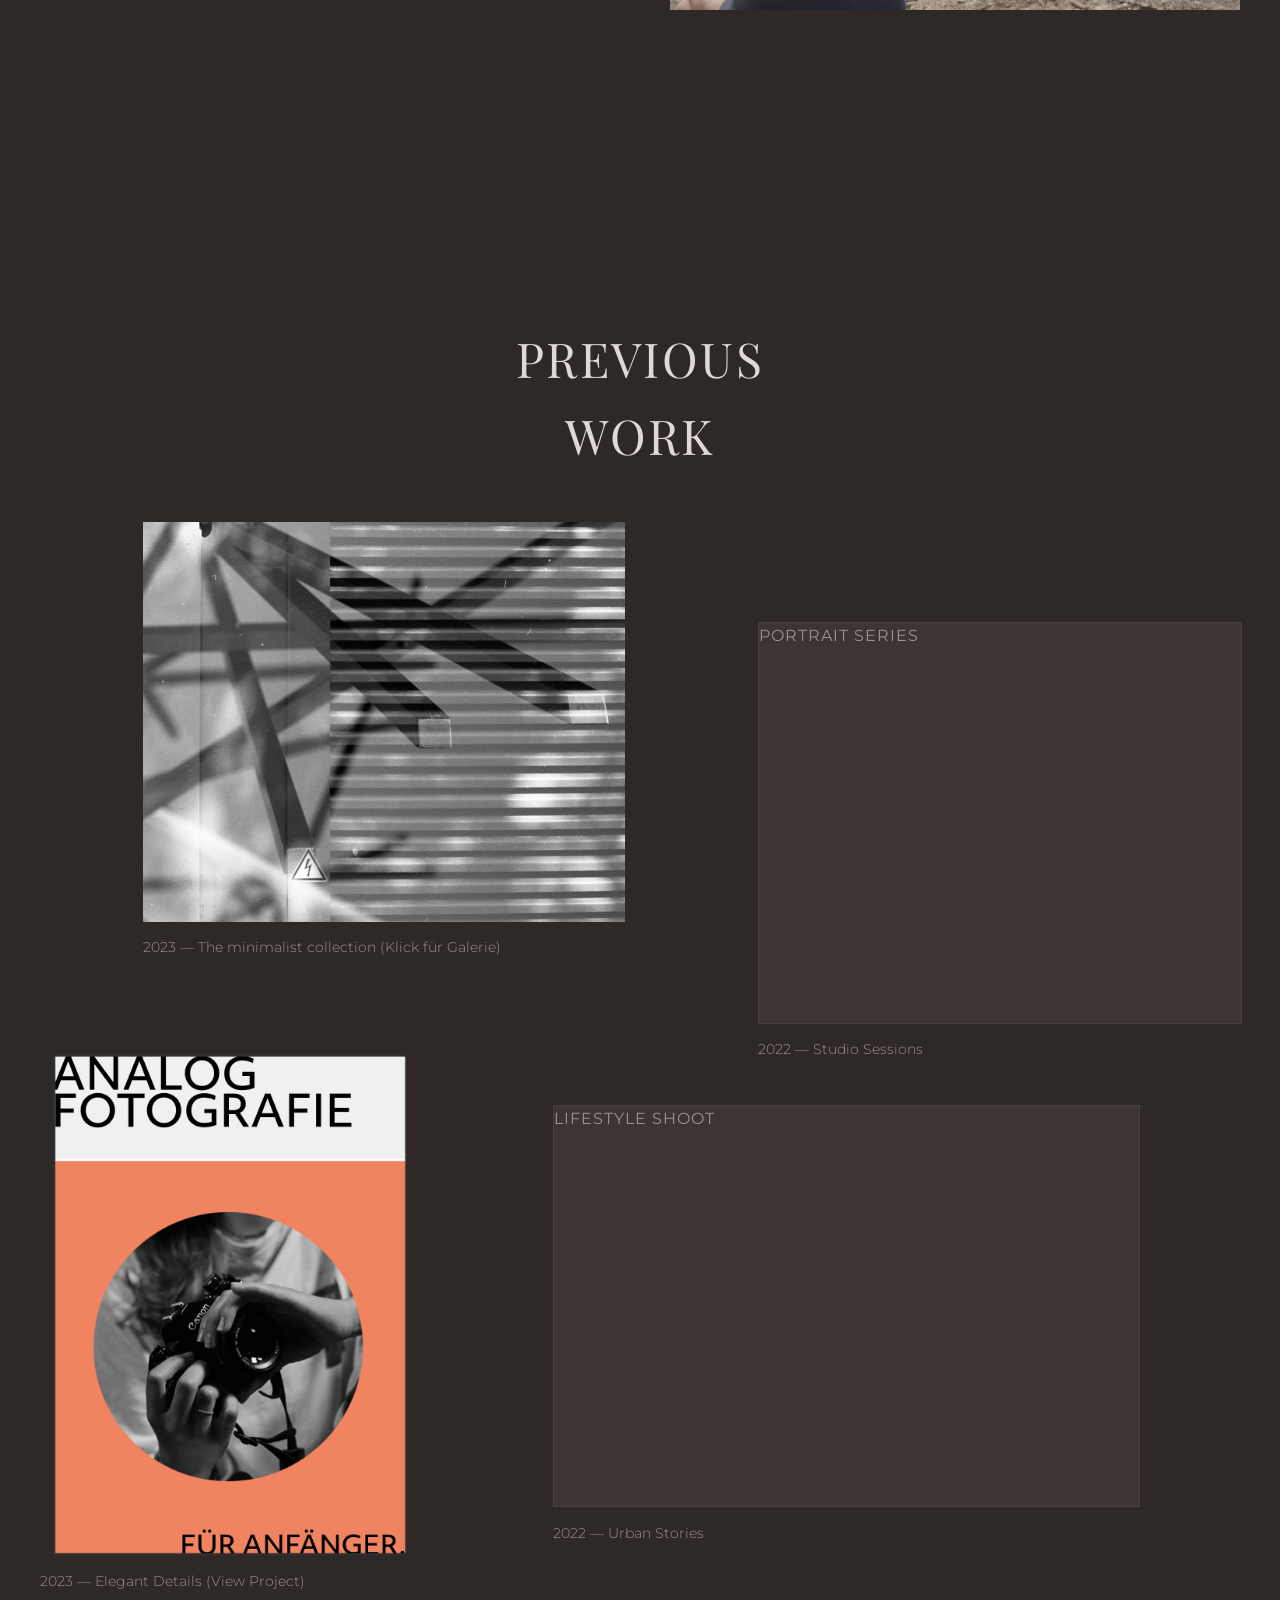
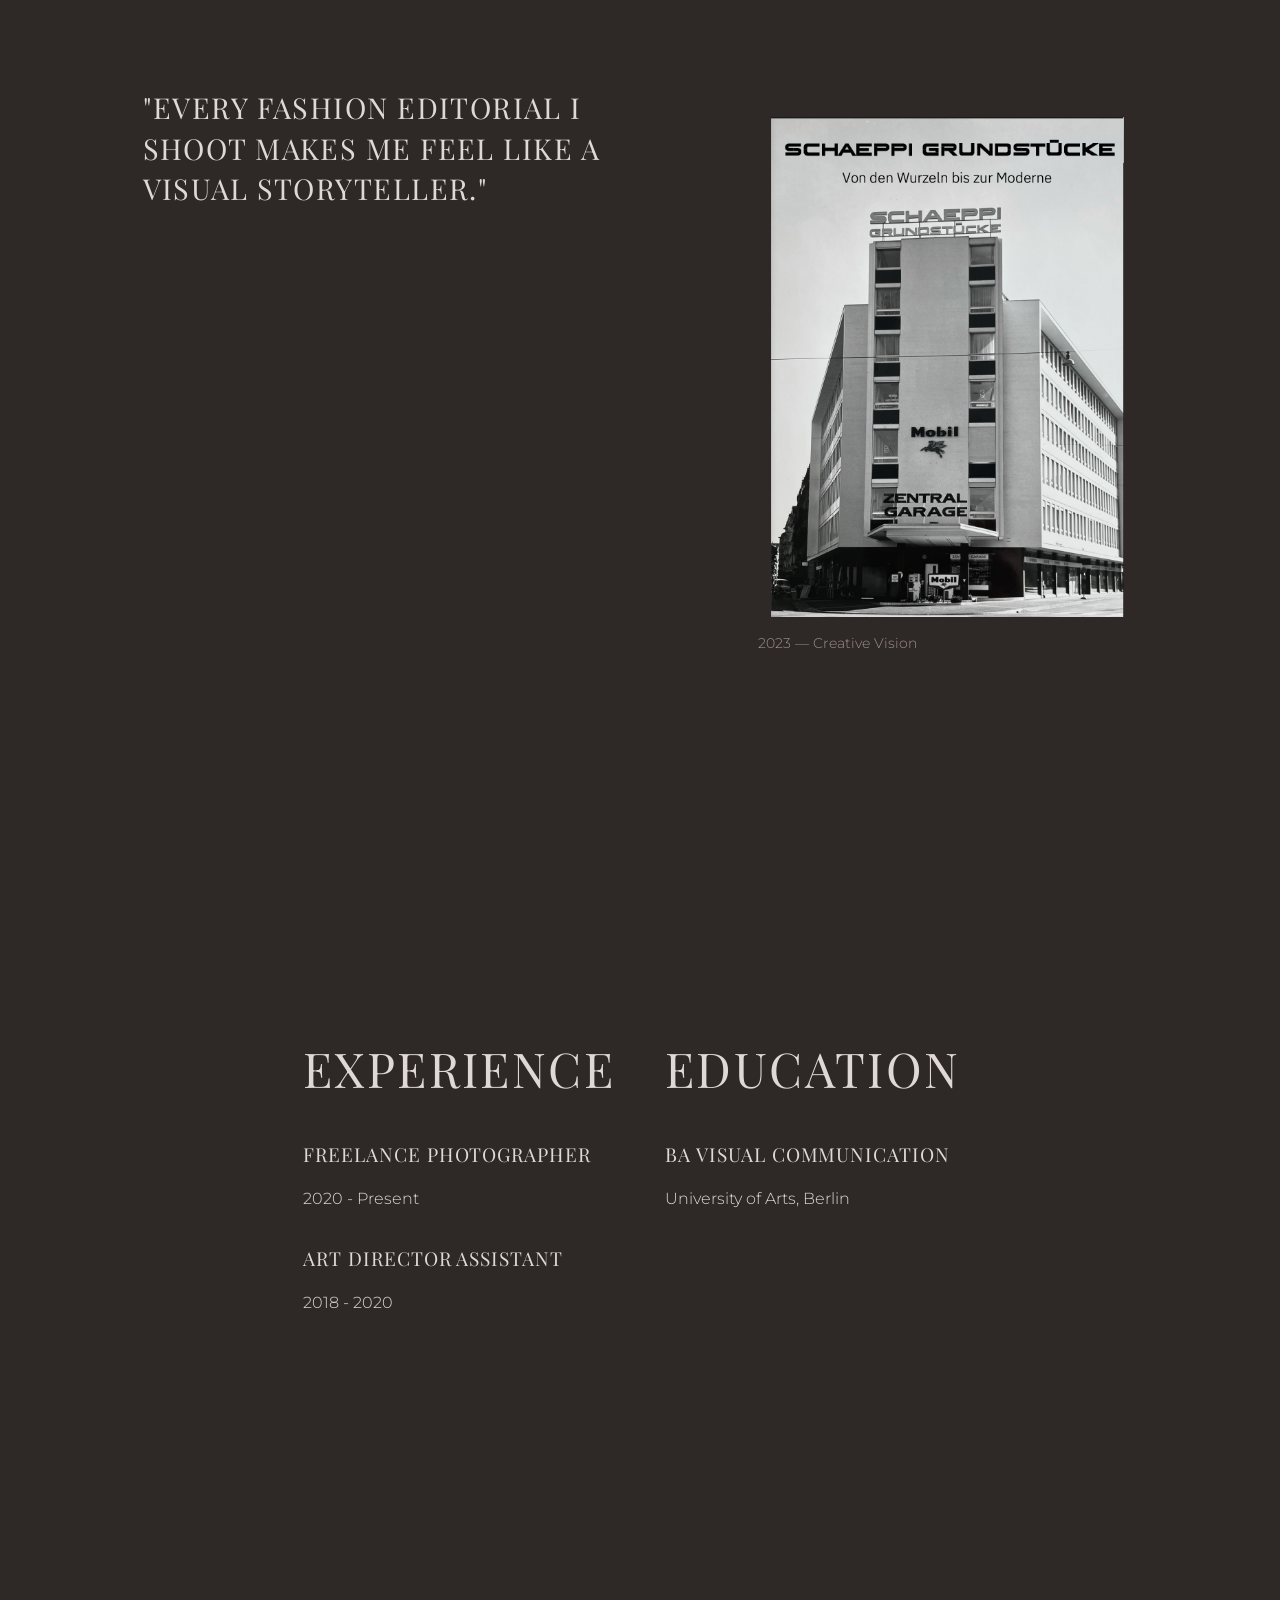
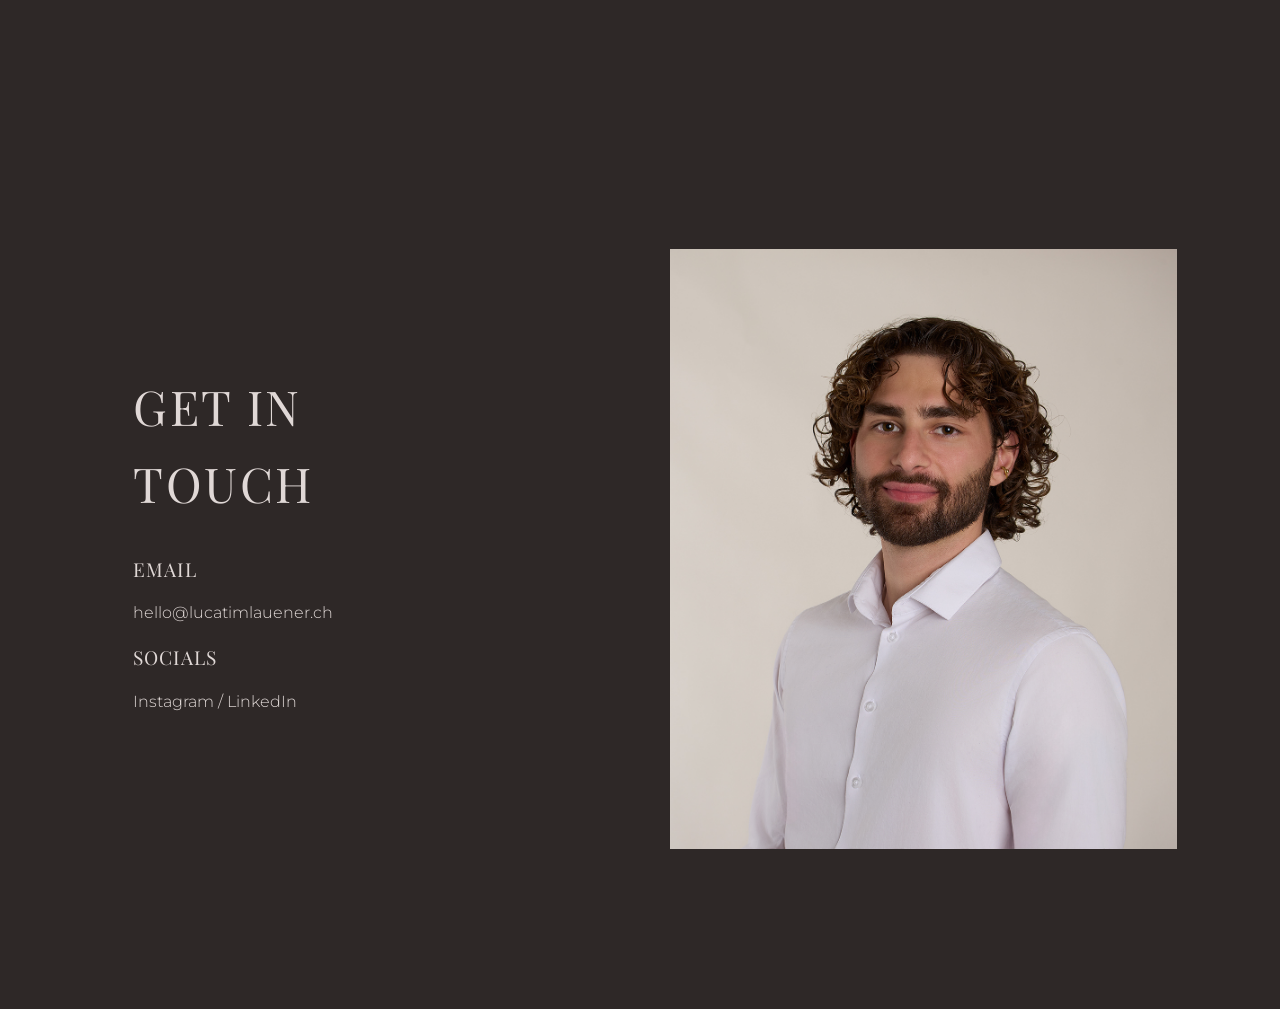
==== commit 813eb7d8: "Backup vor java" ====
--- a/index.html
+++ b/index.html
@@ -58,8 +58,10 @@
                 </div>
                 
                 <div class="work-item item-3">
-                    <div class="placeholder work-img"><span>Product Photography</span></div>
-                    <p class="caption">2023 — Elegant Details</p>
+                    <a href="https://indd.adobe.com/view/fe891d2e-6f03-49fd-b71a-8bd69b503e7e" target="_blank" class="work-link">
+                        <img src="bilder/Heft.png" alt="Product Photography Heft" class="work-img">
+                    </a>
+                    <p class="caption">2023 — Elegant Details (View Project)</p>
                 </div>
                 
                 <div class="work-item item-4">
@@ -72,7 +74,9 @@
                 </div>
                 
                  <div class="work-item item-5">
-                    <div class="placeholder work-img"><span>Editorial Concept</span></div>
+                    <a href="https://youtu.be/vXzLBFr_IZI" target="_blank" class="work-link">
+                    <img src="bilder/schaeppi.png" alt="Editorial Concept Schaeppi" class="work-img">
+                </a>
                     <p class="caption">2023 — Creative Vision</p>
                 </div>
 
@@ -113,12 +117,10 @@
                 </div>
                 <div class="info-item">
                     <h3>Socials</h3>
-                    <p><a href="#">Instagram</a> / <a href="#">LinkedIn</a></p>
+                    <p><a href="https://www.instagram.com/lluca.t/">Instagram</a> / <a href="https://www.linkedin.com/in/luca-lauener-1614912a8/">LinkedIn</a></p>
                 </div>
             </div>
-            <div class="contact-image placeholder">
-                <span>Contact Image</span>
-            </div>
+            <img src="bilder/Luca03.png" alt="Kontaktbild Luca" class="contact-image">
         </div>
     </section>
 
--- a/style.css
+++ b/style.css
@@ -98,8 +98,8 @@
     width: 100%;
     display: flex;
     align-items: center;       
-    justify-content: flex-start; 
-    padding-left: 10%;         
+    justify-content: center; /* WICHTIG: Wieder auf CENTER gestellt */
+    padding-left: 0;         /* WICHTIG: Seitenabstand entfernt */
     box-sizing: border-box;    
     position: relative;
 }
@@ -115,12 +115,12 @@
     position: relative;
     z-index: 2;
     color: #ffffff;
-    text-align: left; 
-    max-width: 800px;
+    text-align: center; /* WICHTIG: Text zentriert */
+    max-width: 900px;
 }
 
 .hero-text h1 {
-    text-align: left;
+    text-align: center; /* WICHTIG: H1 zentriert */
     letter-spacing: -0.02em;
     margin-bottom: 15px;
 }
@@ -170,13 +170,14 @@
     display: block;
     transition: transform 0.3s ease;
     cursor: pointer;
+    width: 100%;
 }
 .work-link:hover {
     transform: scale(1.02);
     opacity: 0.95;
 }
 
-/* Das Bild im Grid (Perfekter Zuschnitt) */
+/* Das Bild im Grid (Standard: Zugeschnitten) */
 .work-img { 
     height: 400px; 
     margin-bottom: 10px; 
@@ -188,7 +189,7 @@
 
 .caption { font-size: 0.9rem; color: var(--accent-color); }
 
-/* Grid Layout */
+/* Grid Layout Positionen */
 .item-1 { grid-column: 2 / span 5; }
 .item-2 { grid-column: 8 / span 5; margin-top: 100px; }
 .item-3 { grid-column: 1 / span 4; margin-top: -50px; }
@@ -196,7 +197,15 @@
 .item-quote { grid-column: 2 / span 5; margin-top: 50px; }
 .item-quote .quote { font-size: 1.8rem; line-height: 1.4; }
 .item-5 { grid-column: 8 / span 4; margin-top: 80px; }
-.item-5 .work-img { height: 500px; }
+
+/* --- SPEZIAL-ANPASSUNG: Item 3 (Heft) & Item 5 (Schaeppi) --- */
+.item-3 .work-img,
+.item-5 .work-img {
+    object-fit: contain !important; 
+    height: auto !important;
+    max-height: 500px; 
+    background: none;
+}
 
 /* --- Experience --- */
 .two-column {
@@ -214,7 +223,12 @@
     gap: 60px;
     align-items: center;
 }
-.contact-image { height: 600px; width: 100%; object-fit: cover; }
+.contact-image { 
+    height: auto; 
+    width: 100%; 
+    max-height: 600px;
+    object-fit: contain; 
+}
 .contact-info { padding-left: 30px; }
 
 /* --- GALLERY SEITE Styles --- */
@@ -254,7 +268,7 @@
     h1 { font-size: 2.5rem; }
     h2 { font-size: 2.2rem; }
     
-    #home { padding-left: 5%; }
+    #home { padding-left: 0; } /* Reset Padding */
     
     .about-grid, .two-column, .contact-grid { 
         grid-template-columns: 1fr; 
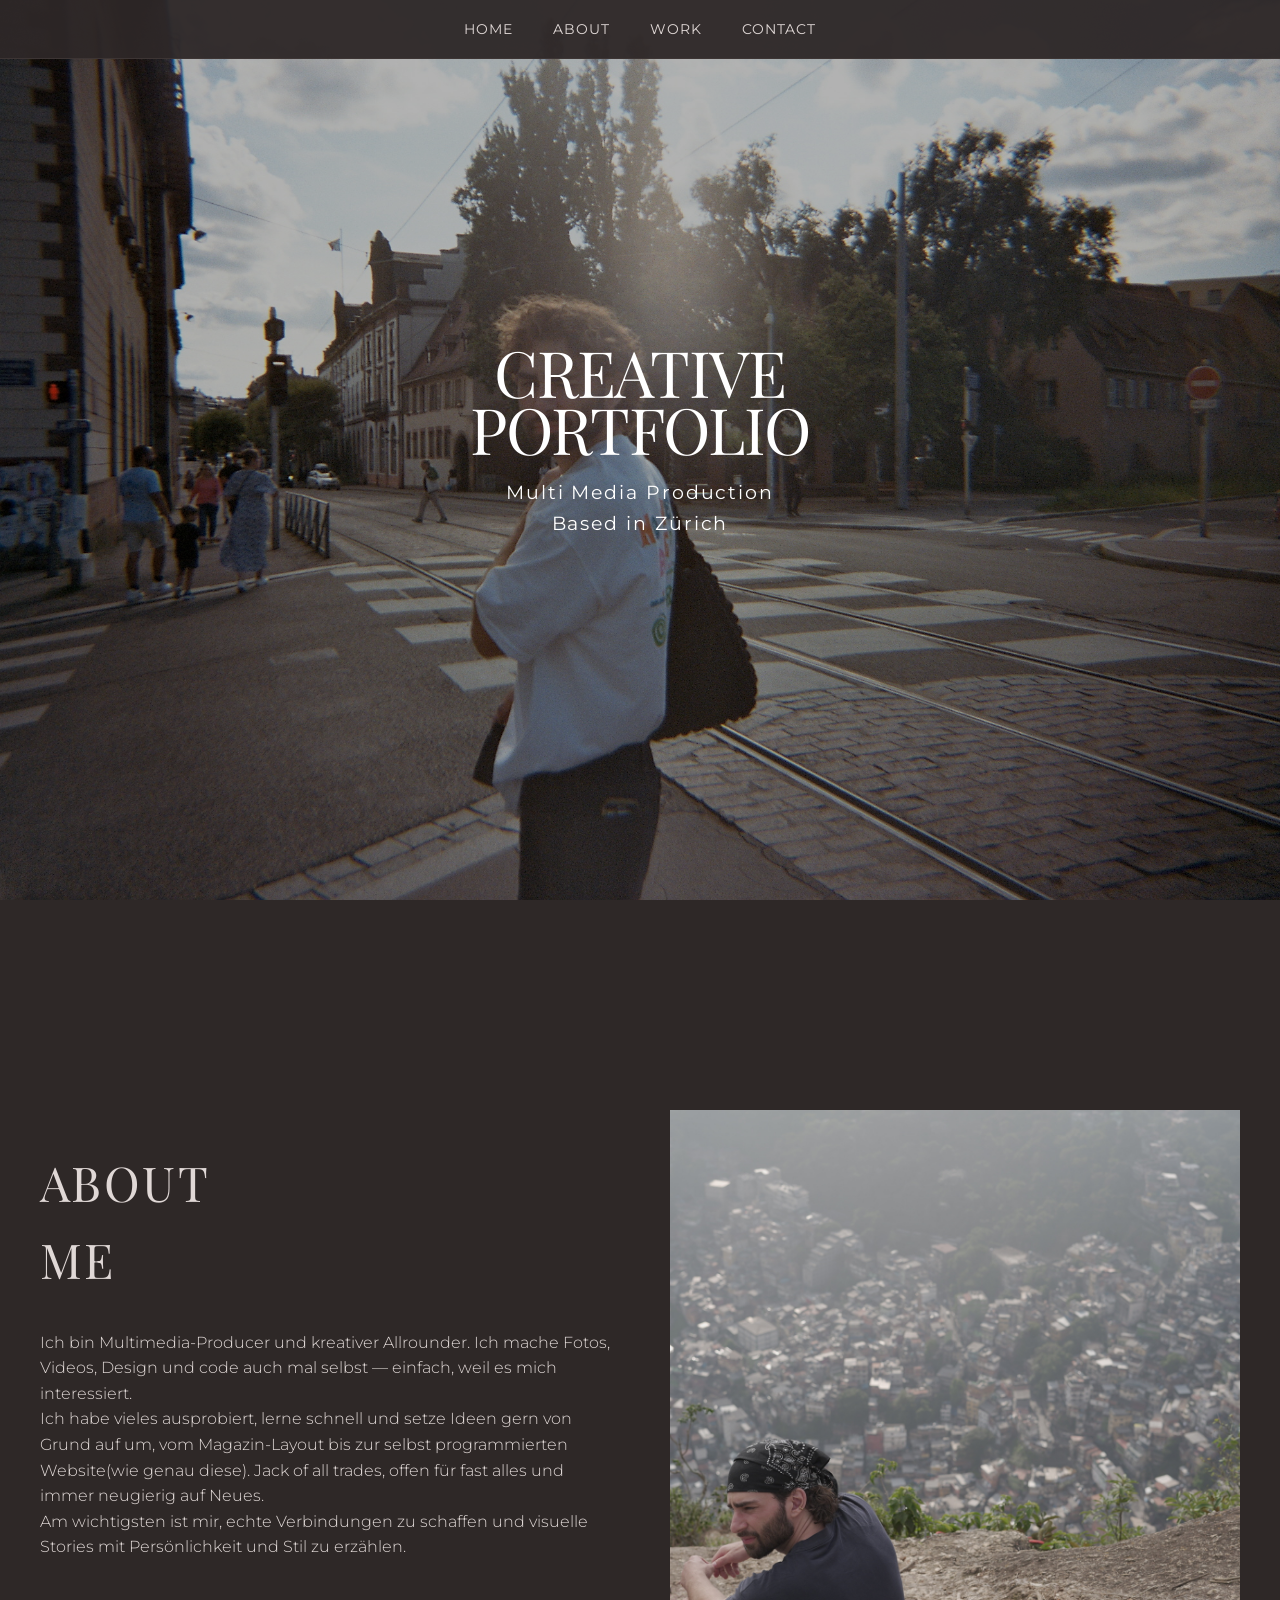
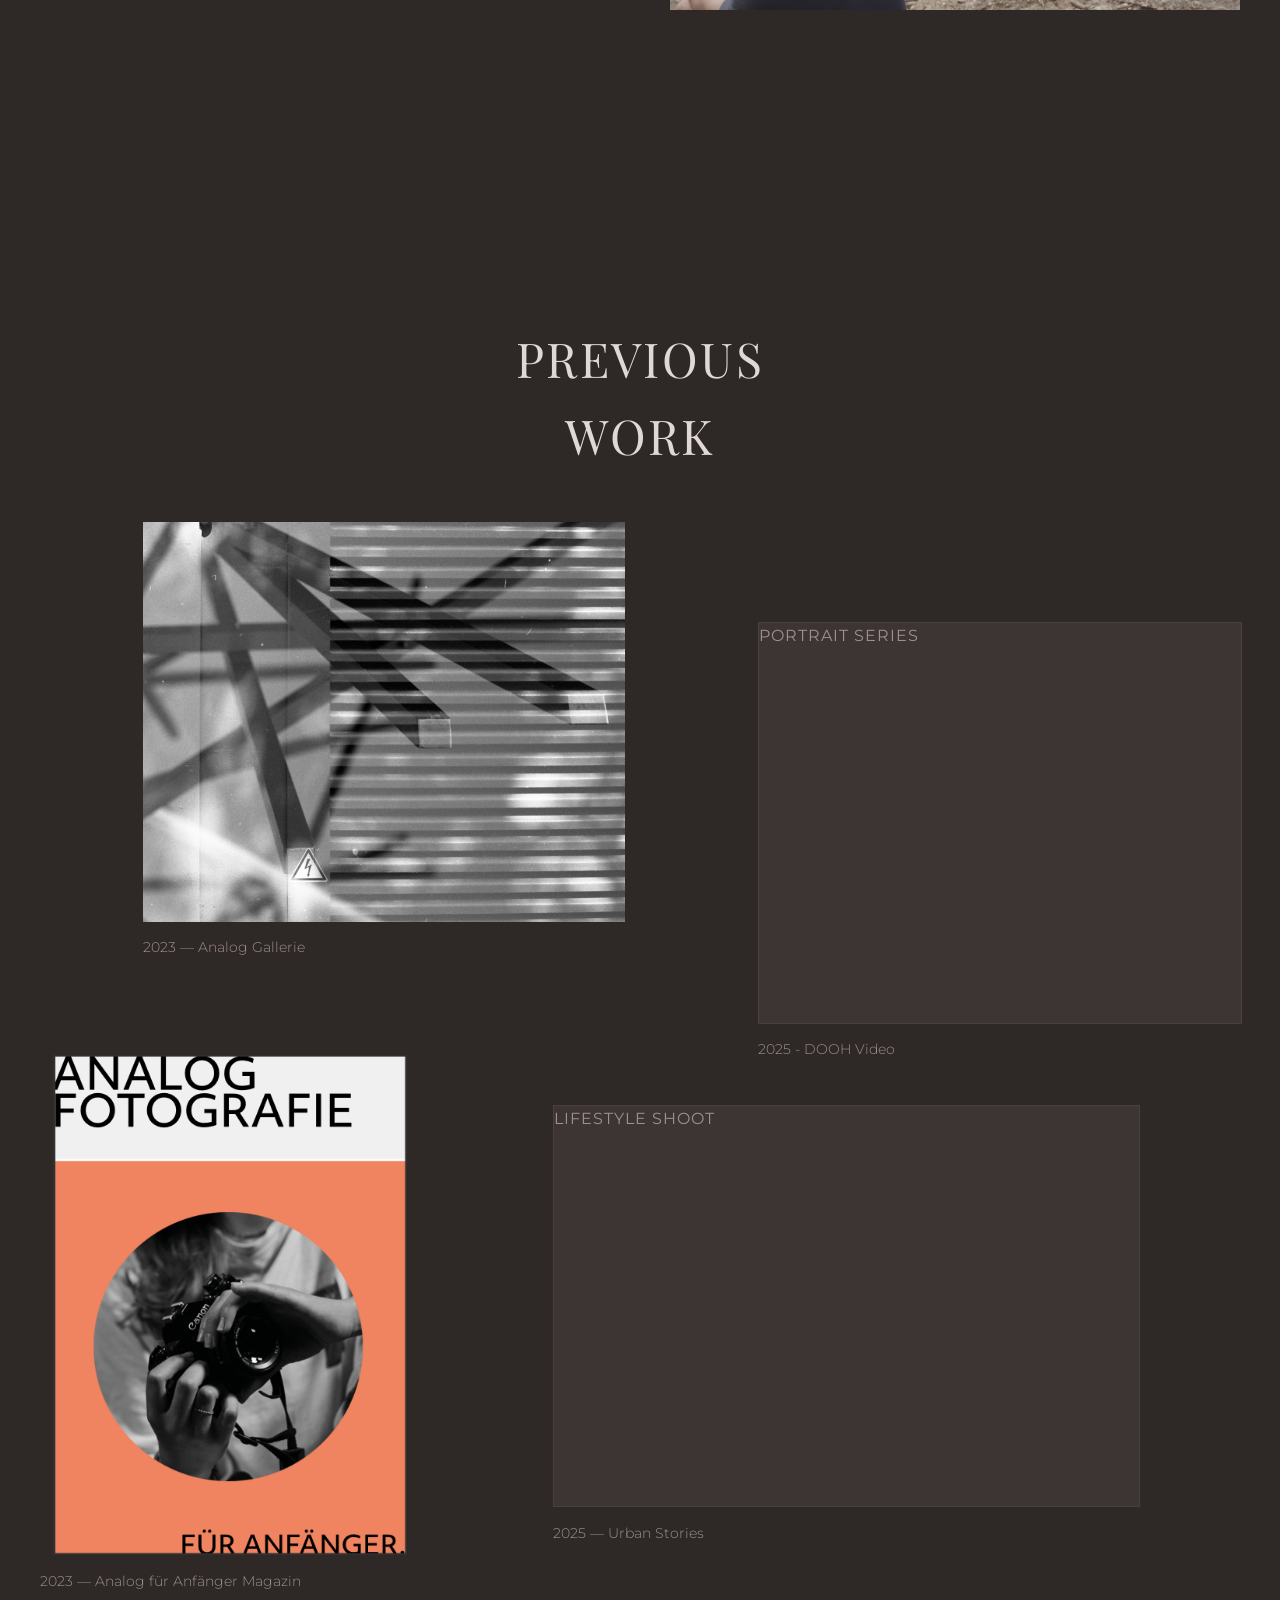
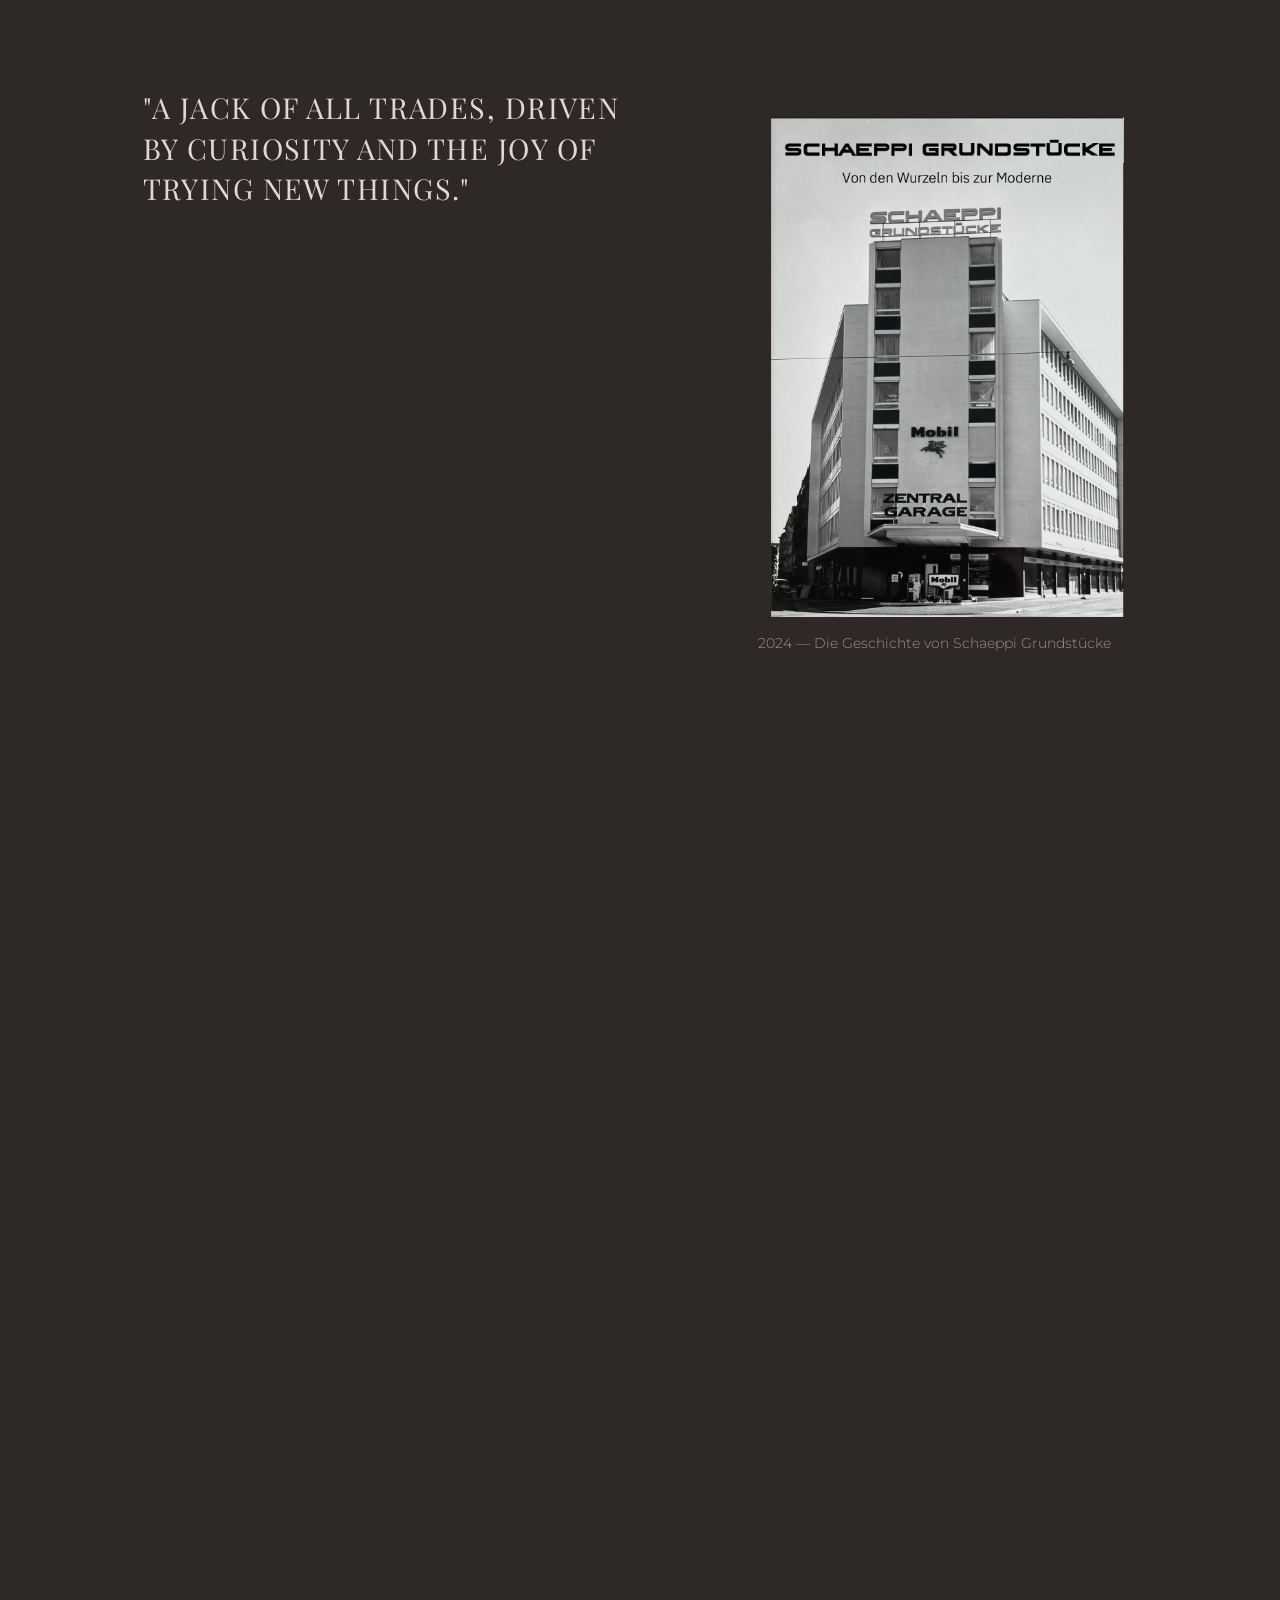
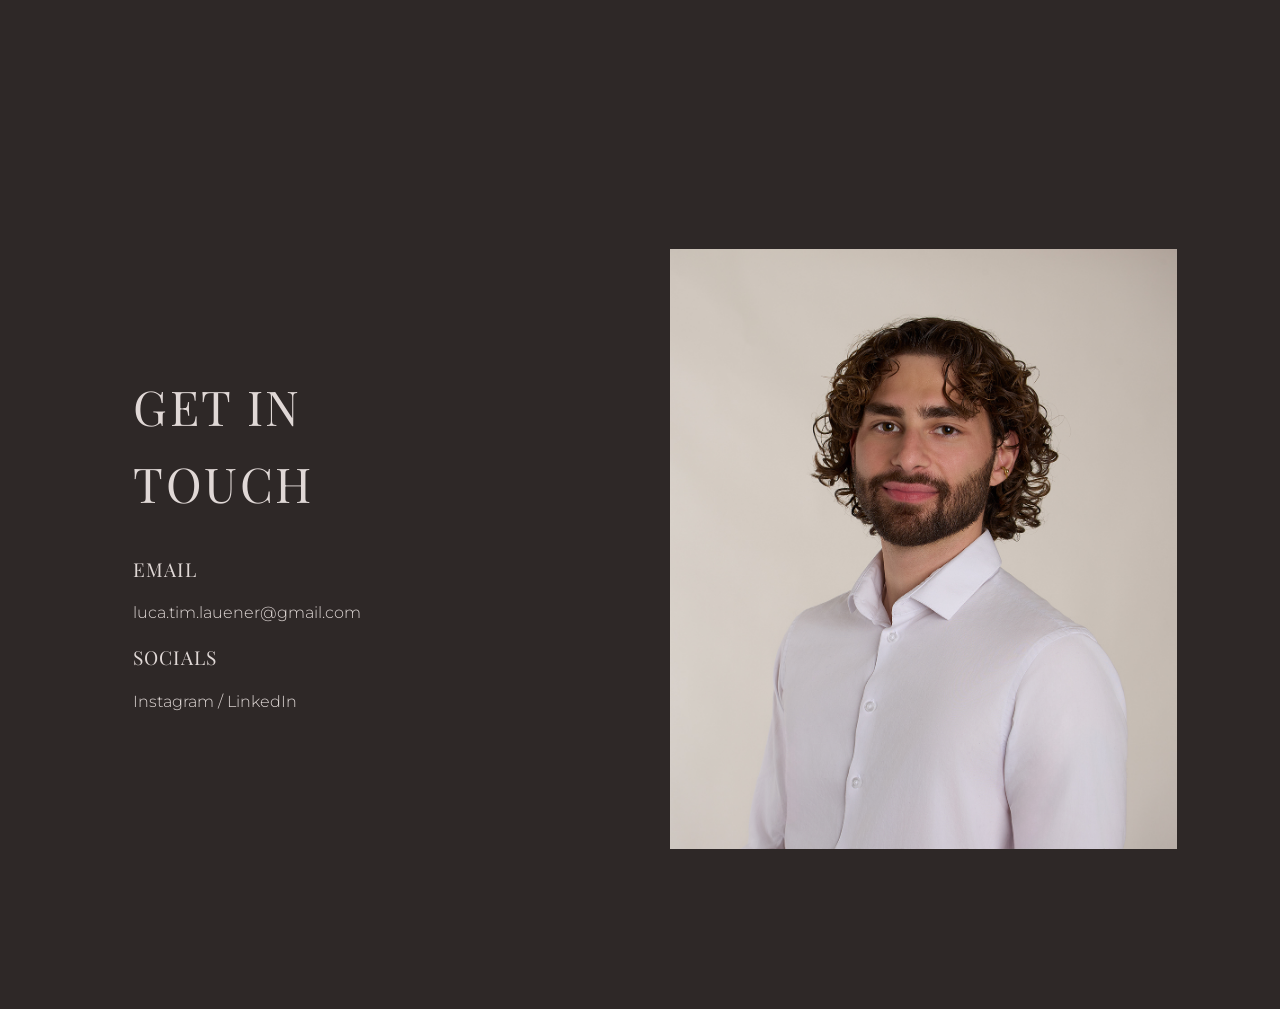
==== commit 453ee648: "mit animation" ====
--- a/index.html
+++ b/index.html
@@ -24,7 +24,7 @@
         <div class="overlay"></div> 
         <div class="hero-text">
             <h1 class="title-font">CREATIVE<br>PORTFOLIO</h1>
-            <p class="subtitle">Photography & Art Direction<br>Based in Berlin</p>
+            <p class="subtitle">Multi Media Production<br>Based in Zürich</p>
         </div>
     </section>
 
@@ -32,7 +32,11 @@
         <div class="container about-grid">
             <div class="about-text">
                 <h2 class="title-font">ABOUT<br>ME</h2>
-                <p>Ich bin ein leidenschaftlicher Multi Media Producer. Meine Arbeit konzentriert sich darauf, visuelle Geschichten zu erzählen, die Kunst, Stil und Persönlichkeit miteinander verweben. Die Möglichkeit, eine tiefere Verbindung zu meinen Subjekten herzustellen, ist für mich das größte Geschenk.</p>
+                <p>Ich bin Multimedia-Producer und kreativer Allrounder. Ich mache Fotos, Videos, Design und code auch mal selbst — einfach, weil es mich interessiert.
+   <br>
+                    Ich habe vieles ausprobiert, lerne schnell und setze Ideen gern von Grund auf um, vom Magazin-Layout bis zur selbst programmierten Website(wie genau diese). Jack of all trades, offen für fast alles und immer neugierig auf Neues.
+    <br>
+                    Am wichtigsten ist mir, echte Verbindungen zu schaffen und visuelle Stories mit Persönlichkeit und Stil zu erzählen.</p>
             </div>
             <div class="about-image">
                 <img src="bilder/breit.JPG" alt="Portrait Luca">
@@ -47,37 +51,37 @@
                 
                 <div class="work-item item-1">
                     <a href="gallery.html" class="work-link">
-                        <img src="footage/bild2.jpeg" alt="Fashion Editorial Cover" class="work-img">
+                        <img src="footage/bild2.jpeg" alt="Analog" class="work-img">
                     </a>
-                    <p class="caption">2023 — The minimalist collection (Klick für Galerie)</p>
+                    <p class="caption">2023 — Analog Gallerie</p>
                 </div>
 
                 <div class="work-item item-2">
                     <div class="placeholder work-img"><span>Portrait Series</span></div>
-                    <p class="caption">2022 — Studio Sessions</p>
+                    <p class="caption">2025 - DOOH Video</p>
                 </div>
                 
                 <div class="work-item item-3">
                     <a href="https://indd.adobe.com/view/fe891d2e-6f03-49fd-b71a-8bd69b503e7e" target="_blank" class="work-link">
-                        <img src="bilder/Heft.png" alt="Product Photography Heft" class="work-img">
+                        <img src="bilder/Heft.png" alt="analog Heft" class="work-img">
                     </a>
-                    <p class="caption">2023 — Elegant Details (View Project)</p>
+                    <p class="caption">2023 — Analog für Anfänger Magazin</p>
                 </div>
                 
                 <div class="work-item item-4">
                     <div class="placeholder work-img"><span>Lifestyle Shoot</span></div>
-                    <p class="caption">2022 — Urban Stories</p>
+                    <p class="caption">2025 — Urban Stories</p>
                 </div>
                 
                  <div class="work-item item-quote">
-                    <h3 class="quote title-font">"Every fashion editorial I shoot makes me feel like a visual storyteller."</h3>
+                    <h3 class="quote title-font">"A jack of all trades, driven by curiosity and the joy of trying new things."</h3>
                 </div>
                 
                  <div class="work-item item-5">
                     <a href="https://youtu.be/vXzLBFr_IZI" target="_blank" class="work-link">
-                    <img src="bilder/schaeppi.png" alt="Editorial Concept Schaeppi" class="work-img">
-                </a>
-                    <p class="caption">2023 — Creative Vision</p>
+                        <img src="bilder/schaeppi.png" alt="Editorial Concept Schaeppi" class="work-img">
+                    </a>
+                    <p class="caption">2024 — Die Geschichte von Schaeppi Grundstücke</p>
                 </div>
 
             </div>
@@ -86,22 +90,22 @@
 
     <section id="experience">
         <div class="container two-column">
-            <div>
+            <div class="animate-block animate-from-left">
                 <h2 class="title-font">EXPERIENCE</h2>
                 <div class="exp-item">
-                    <h3>Freelance Photographer</h3>
-                    <p>2020 - Present</p>
+                    <h3>Producion Assistant</h3>
+                    <p>2022 - 2023</p>
                 </div>
                 <div class="exp-item">
-                    <h3>Art Director Assistant</h3>
-                    <p>2018 - 2020</p>
+                    <h3>Marketing Schaeppi Grundstücke</h3>
+                    <p>2024 - 2026</p>
                 </div>
             </div>
-            <div>
+            <div class="animate-block animate-from-right">
                 <h2 class="title-font">EDUCATION</h2>
                 <div class="exp-item">
-                    <h3>BA Visual Communication</h3>
-                    <p>University of Arts, Berlin</p>
+                    <h3>BA Multi Media Production</h3>
+                    <p>Fachhochschule Graubünden</p>
                 </div>
             </div>
         </div>
@@ -113,7 +117,7 @@
                 <h2 class="title-font">GET IN<br>TOUCH</h2>
                 <div class="info-item">
                     <h3>Email</h3>
-                    <p><a href="mailto:hello@lucatimlauener.ch">hello@lucatimlauener.ch</a></p>
+                    <p><a href="luca.tim.lauener@gmail.com">luca.tim.lauener@gmail.com</a></p>
                 </div>
                 <div class="info-item">
                     <h3>Socials</h3>
--- a/style.css
+++ b/style.css
@@ -87,7 +87,7 @@
 nav ul li { margin: 0 20px; }
 nav ul li a { font-size: 0.9rem; text-transform: uppercase; letter-spacing: 1px; }
 
-/* --- Home Sektion (Hero) --- */
+/* --- Home Sektion (Hero - Zentriert) --- */
 #home {
     background-image: url('bilder/header.JPG'); 
     background-size: cover;
@@ -98,8 +98,8 @@
     width: 100%;
     display: flex;
     align-items: center;       
-    justify-content: center; /* WICHTIG: Wieder auf CENTER gestellt */
-    padding-left: 0;         /* WICHTIG: Seitenabstand entfernt */
+    justify-content: center; 
+    padding-left: 0;         
     box-sizing: border-box;    
     position: relative;
 }
@@ -115,12 +115,12 @@
     position: relative;
     z-index: 2;
     color: #ffffff;
-    text-align: center; /* WICHTIG: Text zentriert */
+    text-align: center; 
     max-width: 900px;
 }
 
 .hero-text h1 {
-    text-align: center; /* WICHTIG: H1 zentriert */
+    text-align: center; 
     letter-spacing: -0.02em;
     margin-bottom: 15px;
 }
@@ -177,7 +177,7 @@
     opacity: 0.95;
 }
 
-/* Das Bild im Grid (Standard: Zugeschnitten) */
+/* Das Bild im Grid */
 .work-img { 
     height: 400px; 
     margin-bottom: 10px; 
@@ -198,7 +198,7 @@
 .item-quote .quote { font-size: 1.8rem; line-height: 1.4; }
 .item-5 { grid-column: 8 / span 4; margin-top: 80px; }
 
-/* --- SPEZIAL-ANPASSUNG: Item 3 (Heft) & Item 5 (Schaeppi) --- */
+/* --- SPEZIAL-ANPASSUNG --- */
 .item-3 .work-img,
 .item-5 .work-img {
     object-fit: contain !important; 
@@ -263,12 +263,19 @@
     margin: 0 auto;
 }
 
+/* --- SCROLL ANIMATION (Basis) --- */
+.animate-block {
+    transition: transform 0.1s linear, opacity 0.1s linear;
+    opacity: 0; 
+    will-change: transform, opacity; 
+}
+
 /* --- Mobile Anpassungen --- */
 @media (max-width: 900px) {
     h1 { font-size: 2.5rem; }
     h2 { font-size: 2.2rem; }
     
-    #home { padding-left: 0; } /* Reset Padding */
+    #home { padding-left: 0; }
     
     .about-grid, .two-column, .contact-grid { 
         grid-template-columns: 1fr; 
@@ -287,4 +294,11 @@
         width: 100%; 
     }
     .item-3 { margin-top: 0; }
+
+    /* Animation am Handy aus */
+    .animate-block {
+        opacity: 1 !important;
+        transform: none !important;
+        transition: none !important;
+    }
 }
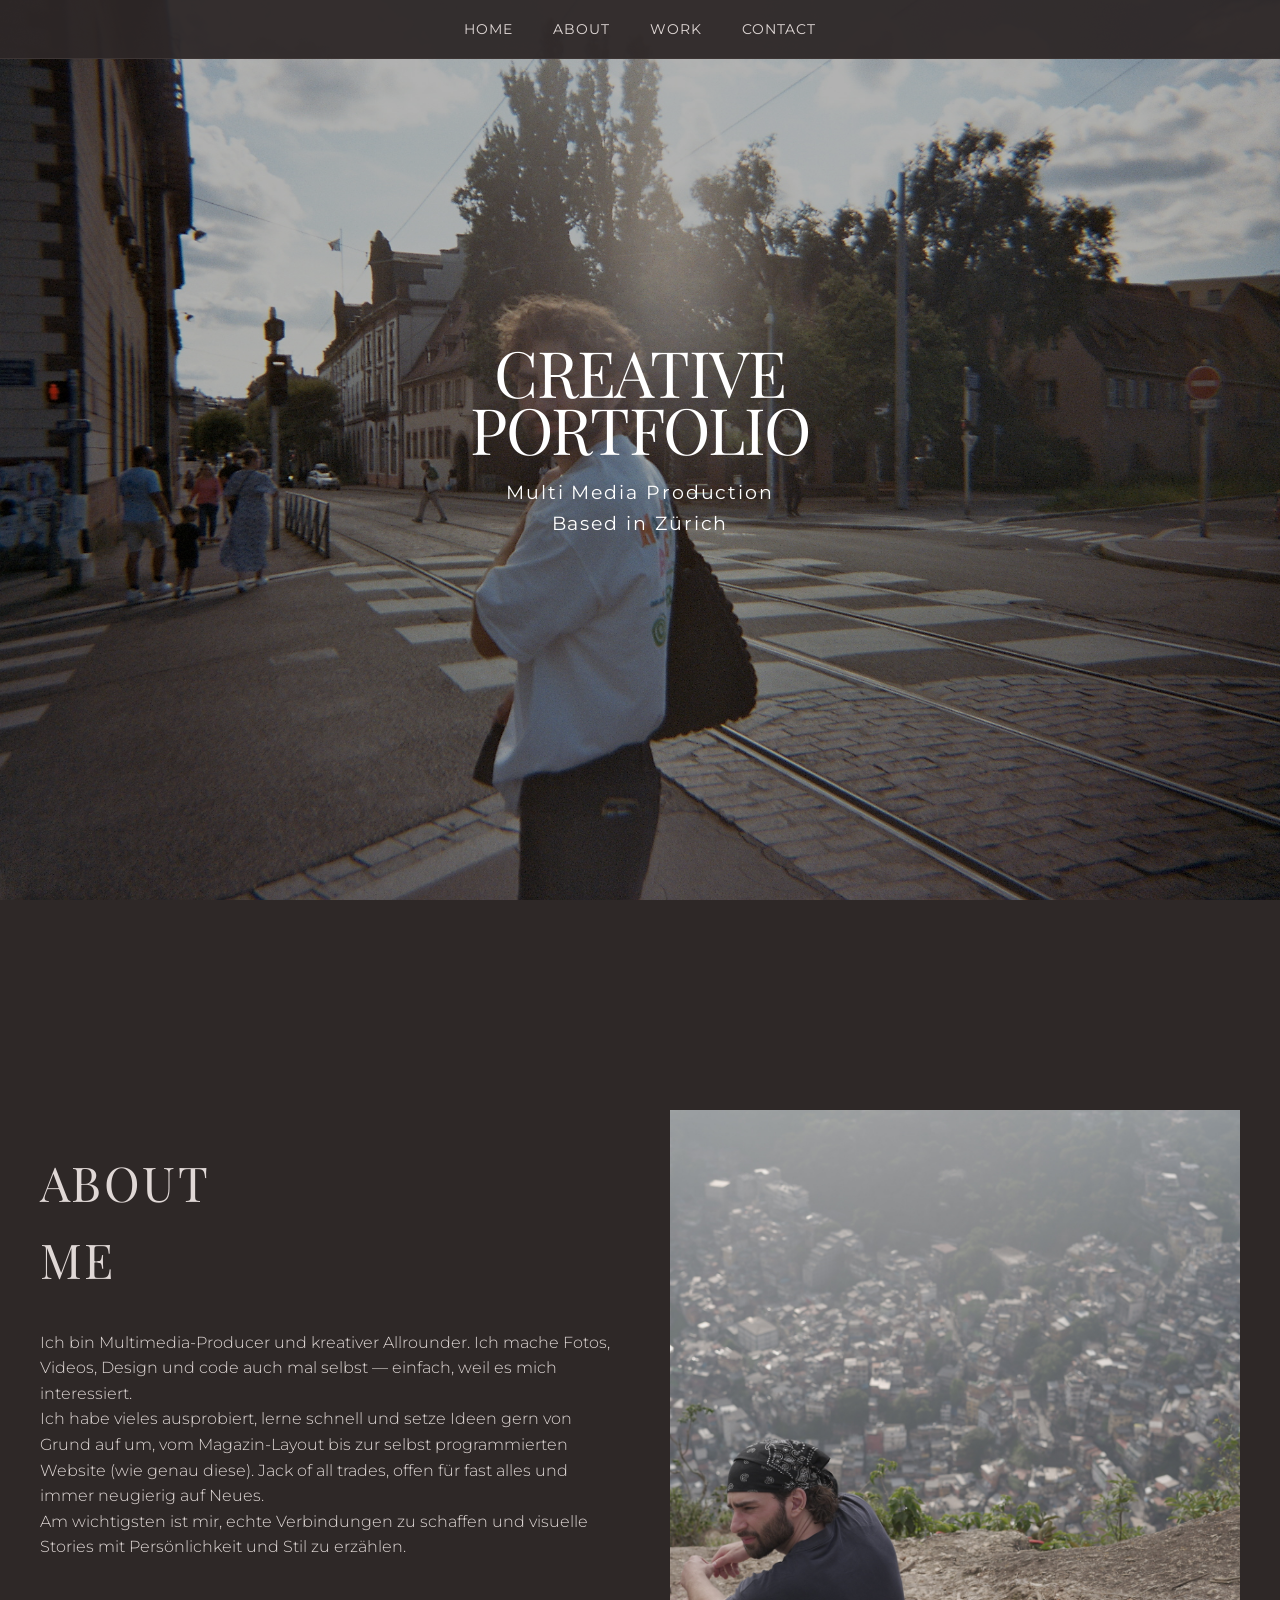
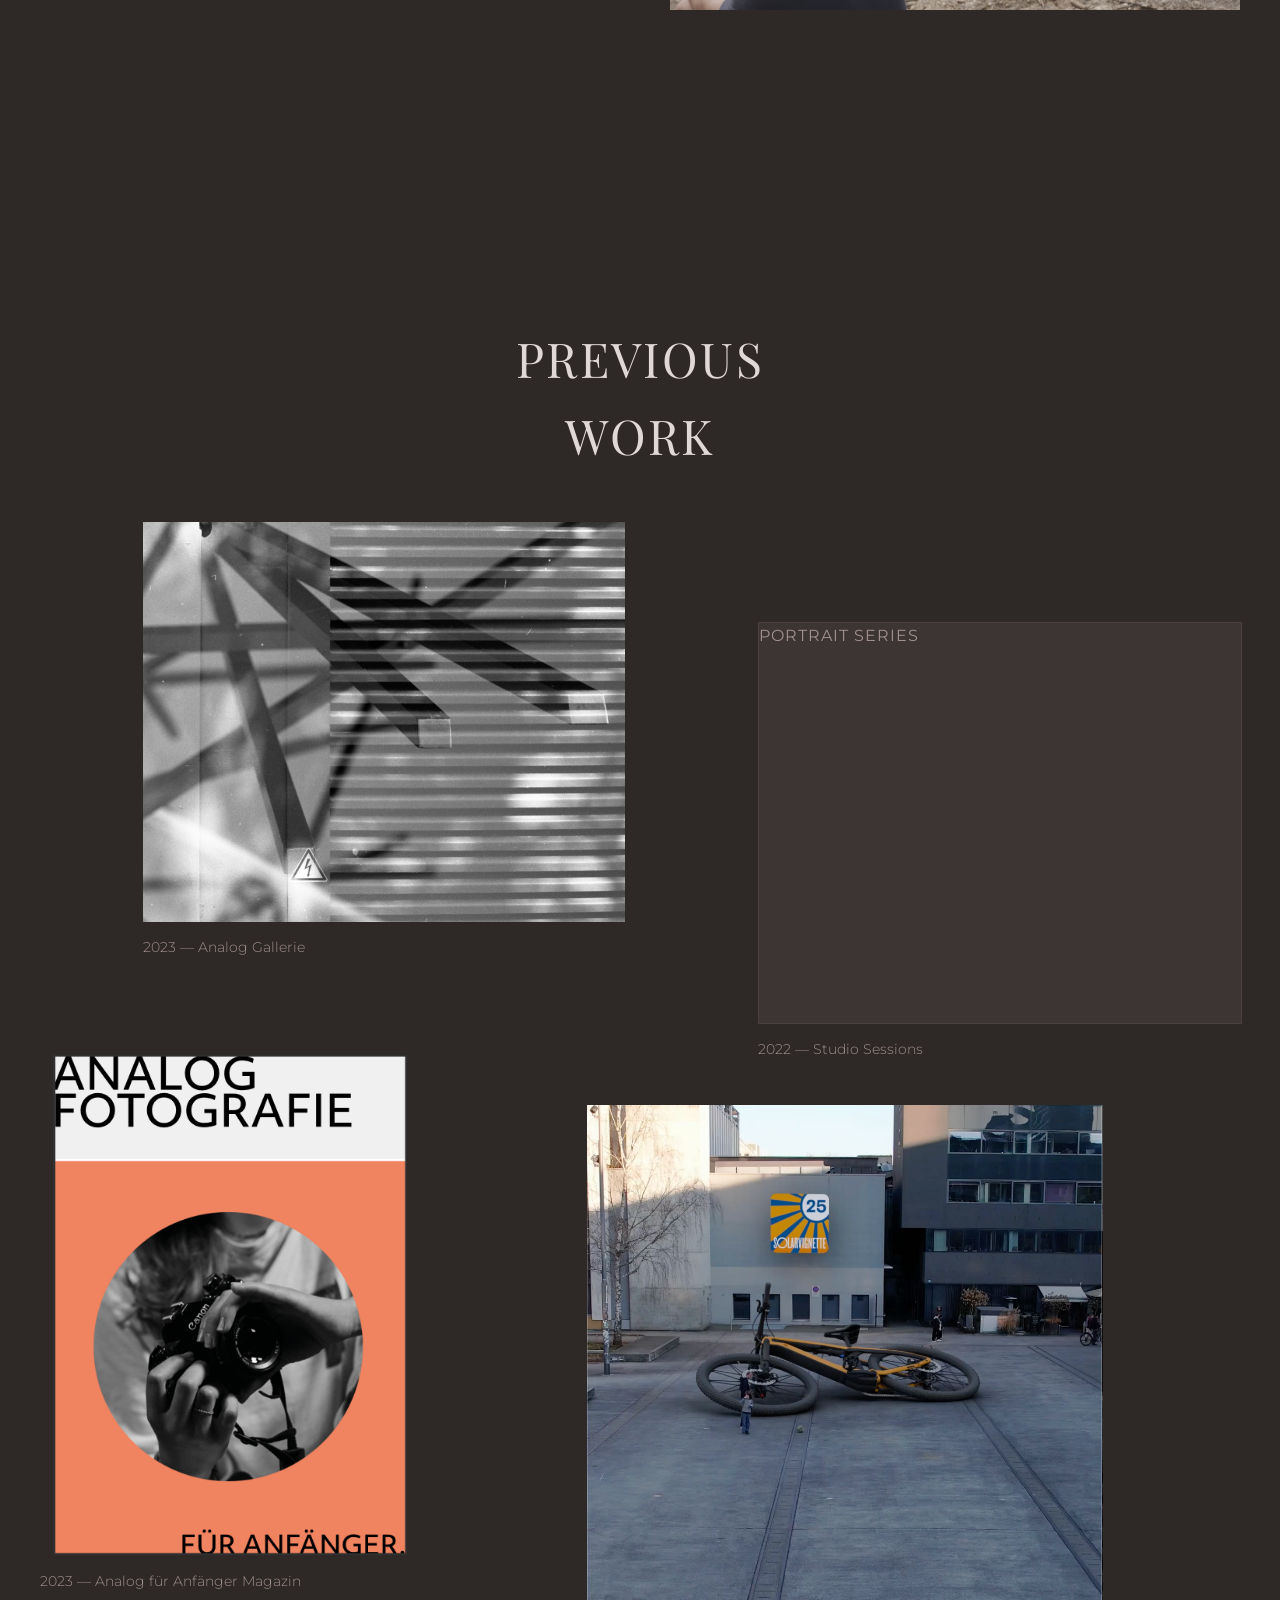
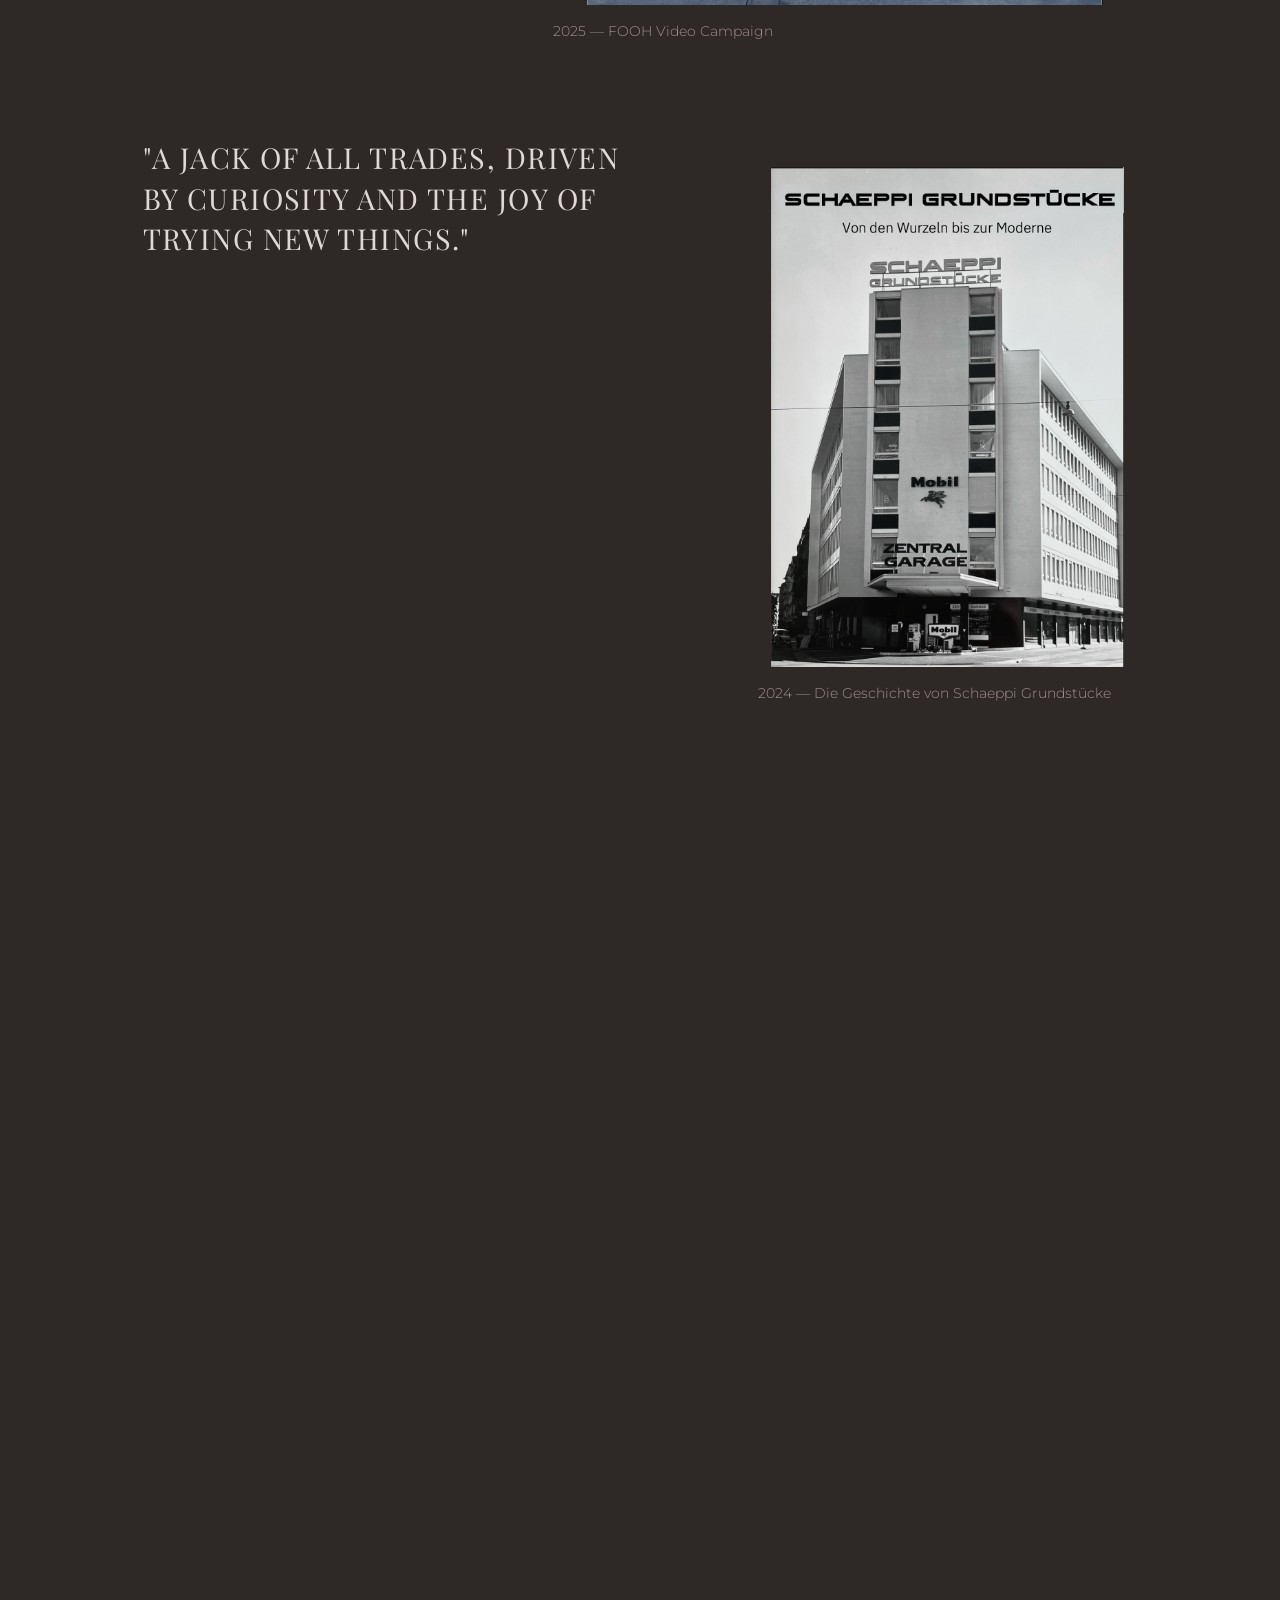
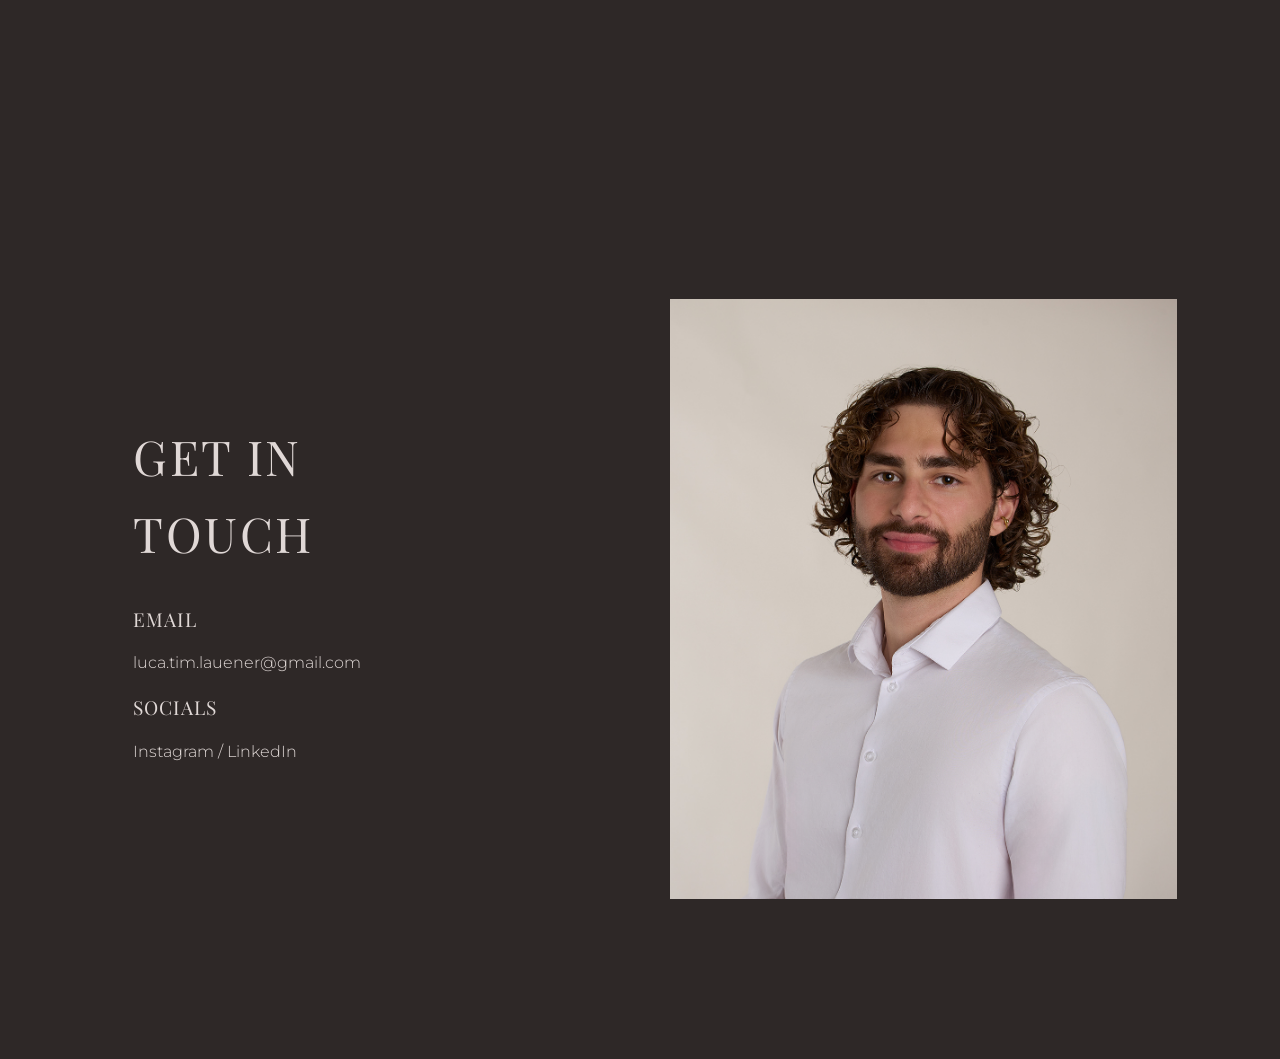
==== commit 3a66c93f: "mit fooh" ====
--- a/index.html
+++ b/index.html
@@ -34,7 +34,7 @@
                 <h2 class="title-font">ABOUT<br>ME</h2>
                 <p>Ich bin Multimedia-Producer und kreativer Allrounder. Ich mache Fotos, Videos, Design und code auch mal selbst — einfach, weil es mich interessiert.
    <br>
-                    Ich habe vieles ausprobiert, lerne schnell und setze Ideen gern von Grund auf um, vom Magazin-Layout bis zur selbst programmierten Website(wie genau diese). Jack of all trades, offen für fast alles und immer neugierig auf Neues.
+                    Ich habe vieles ausprobiert, lerne schnell und setze Ideen gern von Grund auf um, vom Magazin-Layout bis zur selbst programmierten Website (wie genau diese). Jack of all trades, offen für fast alles und immer neugierig auf Neues.
     <br>
                     Am wichtigsten ist mir, echte Verbindungen zu schaffen und visuelle Stories mit Persönlichkeit und Stil zu erzählen.</p>
             </div>
@@ -58,7 +58,7 @@
 
                 <div class="work-item item-2">
                     <div class="placeholder work-img"><span>Portrait Series</span></div>
-                    <p class="caption">2025 - DOOH Video</p>
+                    <p class="caption">2022 — Studio Sessions</p>
                 </div>
                 
                 <div class="work-item item-3">
@@ -69,8 +69,10 @@
                 </div>
                 
                 <div class="work-item item-4">
-                    <div class="placeholder work-img"><span>Lifestyle Shoot</span></div>
-                    <p class="caption">2025 — Urban Stories</p>
+                    <a href="fooh.html" class="work-link">
+                        <img src="bilder/fooh.png" alt="FOOH Video Cover" class="work-img">
+                    </a>
+                    <p class="caption">2025 — FOOH Video Campaign</p>
                 </div>
                 
                  <div class="work-item item-quote">
@@ -117,7 +119,7 @@
                 <h2 class="title-font">GET IN<br>TOUCH</h2>
                 <div class="info-item">
                     <h3>Email</h3>
-                    <p><a href="luca.tim.lauener@gmail.com">luca.tim.lauener@gmail.com</a></p>
+                    <p><a href="mailto:luca.tim.lauener@gmail.com">luca.tim.lauener@gmail.com</a></p>
                 </div>
                 <div class="info-item">
                     <h3>Socials</h3>
--- a/style.css
+++ b/style.css
@@ -199,7 +199,10 @@
 .item-5 { grid-column: 8 / span 4; margin-top: 80px; }
 
 /* --- SPEZIAL-ANPASSUNG --- */
+/* Item 3 (Heft), Item 4 (FOOH), Item 5 (Schaeppi) */
+/* Diese Bilder sollen NICHT zugeschnitten werden */
 .item-3 .work-img,
+.item-4 .work-img,
 .item-5 .work-img {
     object-fit: contain !important; 
     height: auto !important;
@@ -263,7 +266,7 @@
     margin: 0 auto;
 }
 
-/* --- SCROLL ANIMATION (Basis) --- */
+/* --- SCROLL ANIMATION CSS (Basis) --- */
 .animate-block {
     transition: transform 0.1s linear, opacity 0.1s linear;
     opacity: 0; 
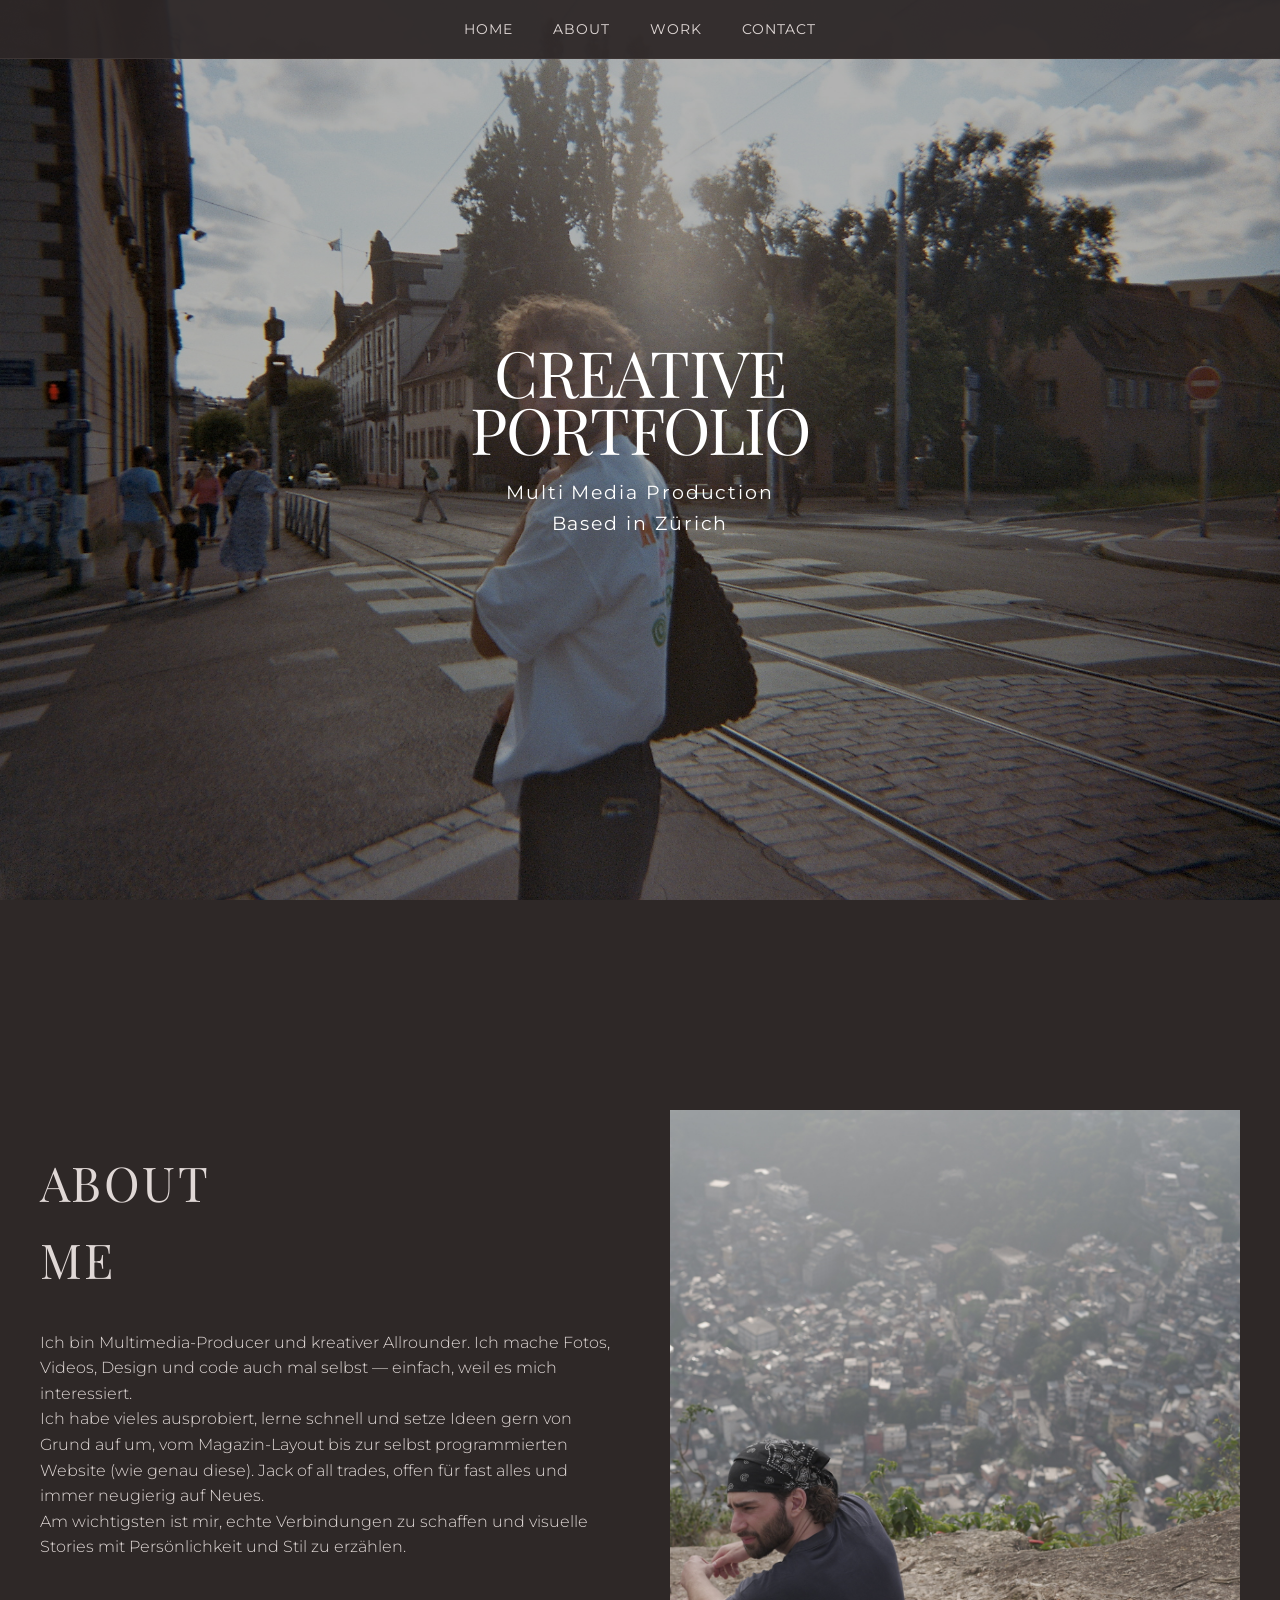
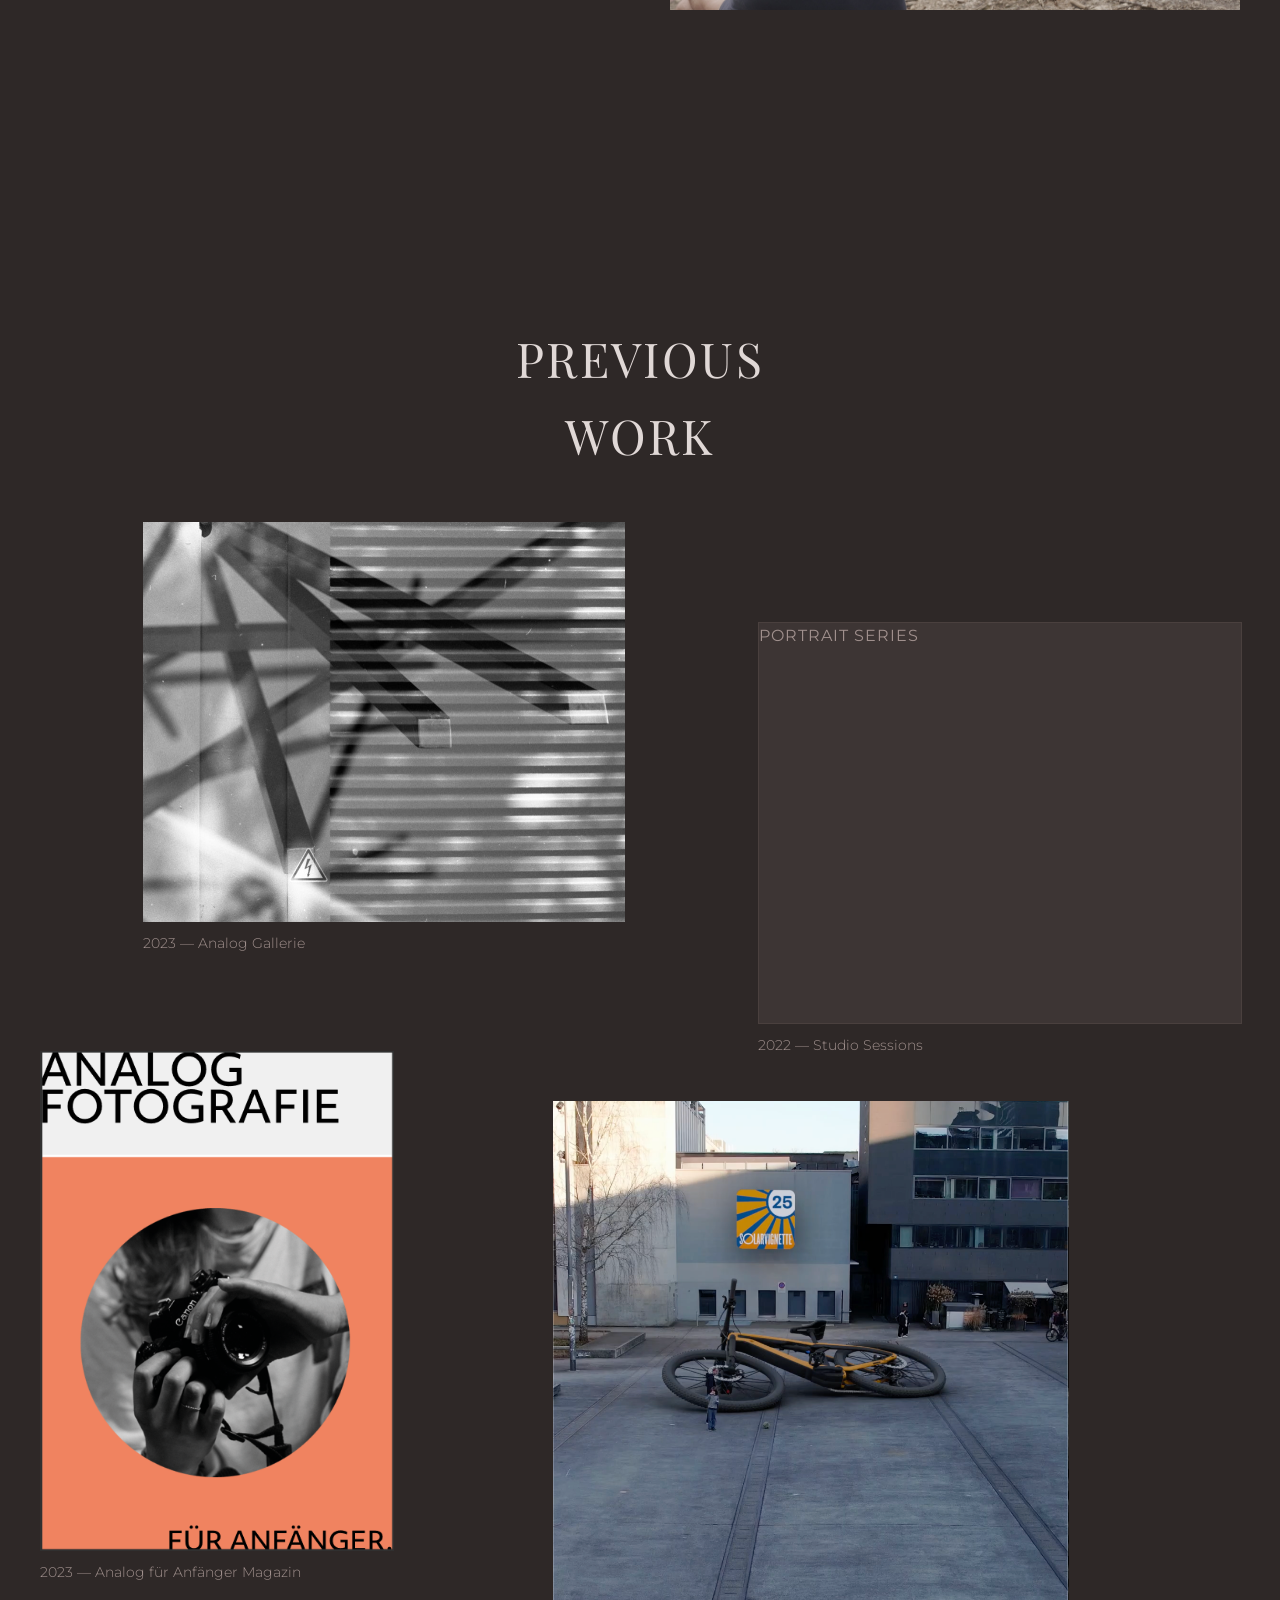
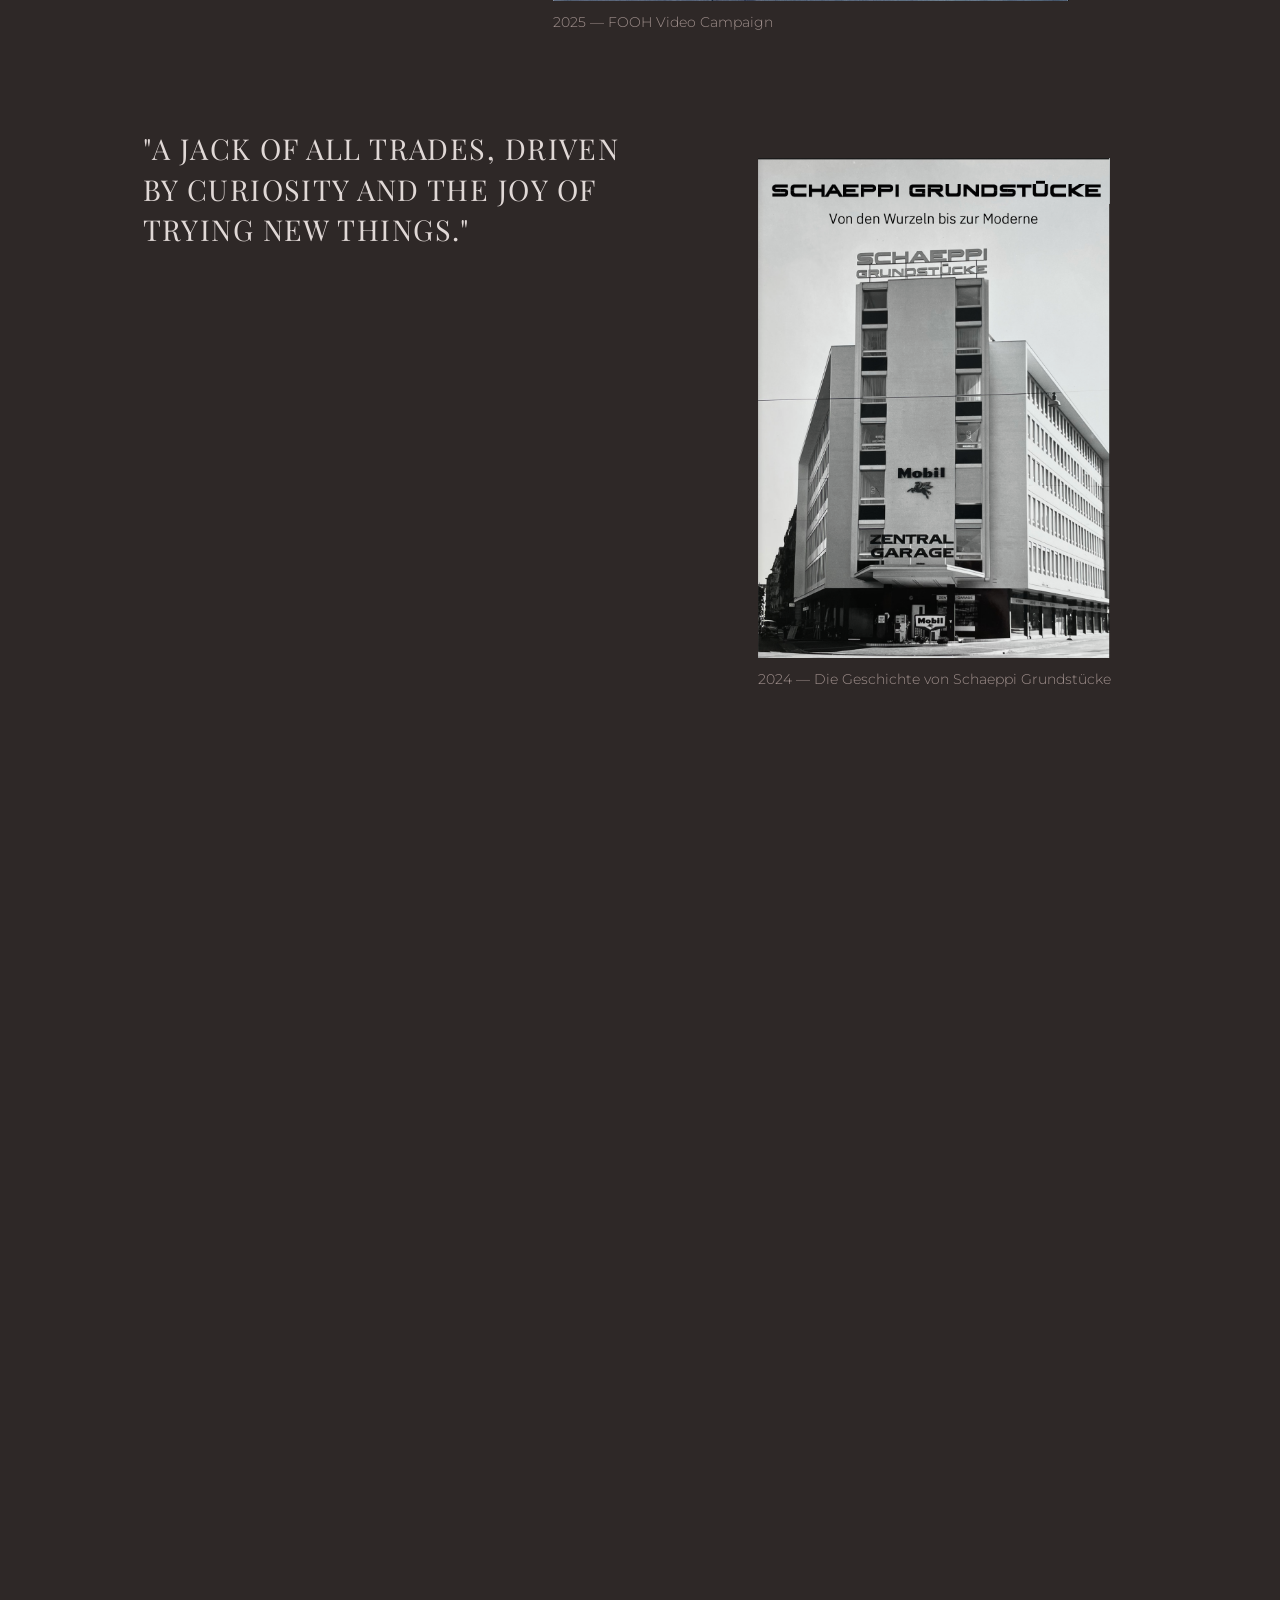
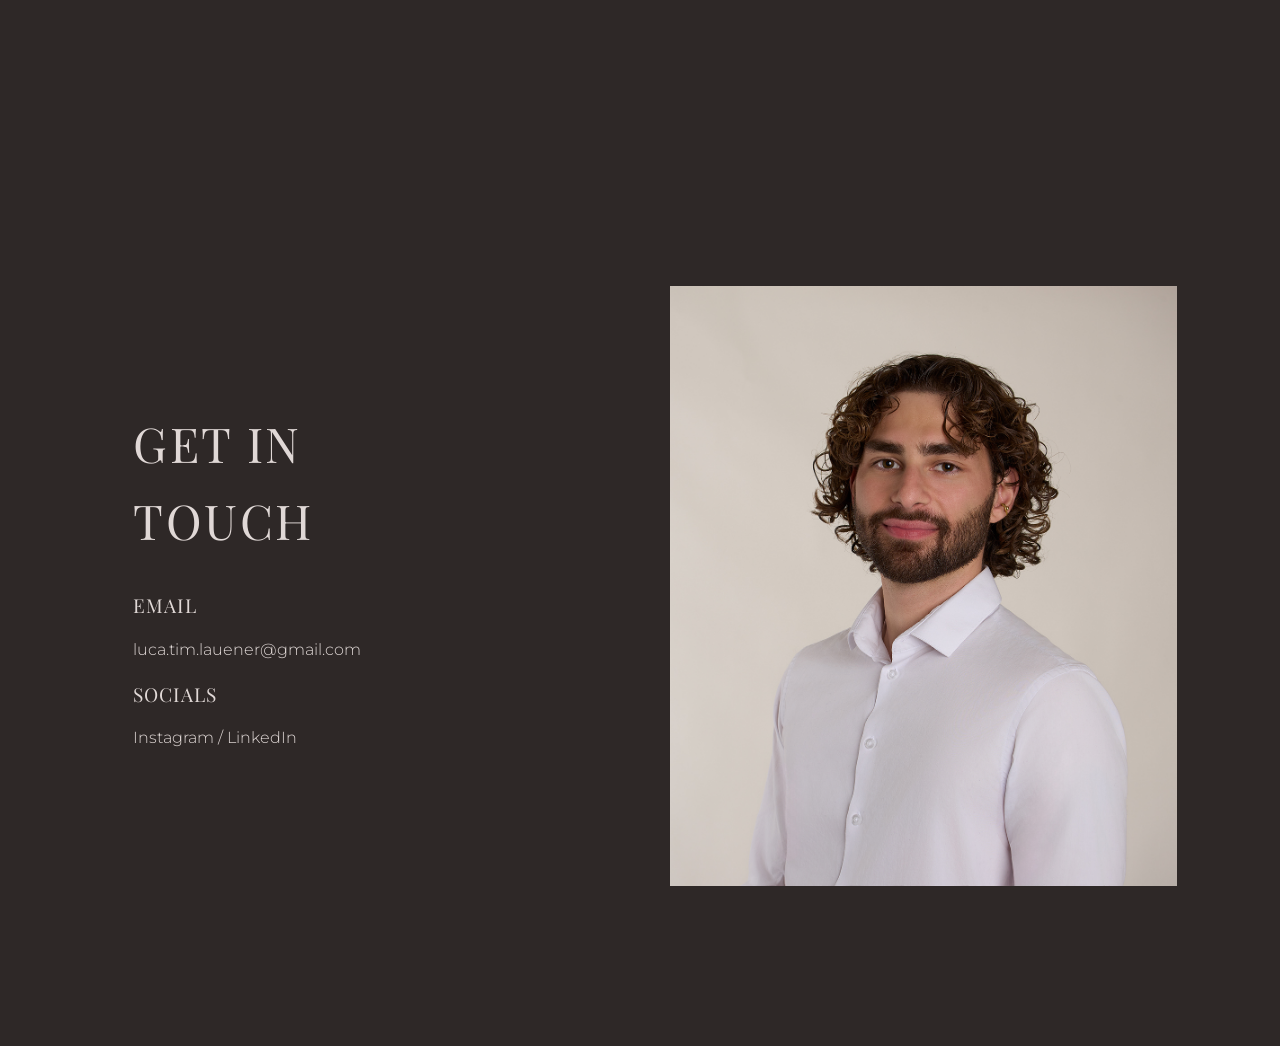
==== commit 8615dc57: "abgabe ready 1" ====
--- a/index.html
+++ b/index.html
@@ -4,7 +4,7 @@
     <meta charset="UTF-8">
     <meta name="viewport" content="width=device-width, initial-scale=1.0">
     <title>Luca Tim Lauener - Creative Portfolio</title>
-    
+    <link rel="icon" type="image/png" href="bilder/favicon.png">
     <link href="https://fonts.googleapis.com/css2?family=Montserrat:wght@300;400&family=Playfair+Display:ital,wght@0,400;0,700;1,400&display=swap" rel="stylesheet">
     
     <link rel="stylesheet" href="style.css">
--- a/style.css
+++ b/style.css
@@ -177,7 +177,7 @@
     opacity: 0.95;
 }
 
-/* Das Bild im Grid */
+/* Das Bild im Grid (Standard) */
 .work-img { 
     height: 400px; 
     margin-bottom: 10px; 
@@ -187,7 +187,12 @@
     display: block;
 }
 
-.caption { font-size: 0.9rem; color: var(--accent-color); }
+.caption { 
+    font-size: 0.9rem; 
+    color: var(--accent-color);
+    text-align: left; /* Stellt sicher, dass Text linksbündig ist */
+    margin-top: 10px; /* Kleiner Abstand zum Bild */
+}
 
 /* Grid Layout Positionen */
 .item-1 { grid-column: 2 / span 5; }
@@ -198,9 +203,8 @@
 .item-quote .quote { font-size: 1.8rem; line-height: 1.4; }
 .item-5 { grid-column: 8 / span 4; margin-top: 80px; }
 
-/* --- SPEZIAL-ANPASSUNG --- */
+/* --- SPEZIAL-ANPASSUNG (Links-Bündig Fix) --- */
 /* Item 3 (Heft), Item 4 (FOOH), Item 5 (Schaeppi) */
-/* Diese Bilder sollen NICHT zugeschnitten werden */
 .item-3 .work-img,
 .item-4 .work-img,
 .item-5 .work-img {
@@ -208,6 +212,9 @@
     height: auto !important;
     max-height: 500px; 
     background: none;
+    
+    /* WICHTIG: Das Bild wird jetzt LINKS ausgerichtet, statt zentriert */
+    object-position: left center !important; 
 }
 
 /* --- Experience --- */
